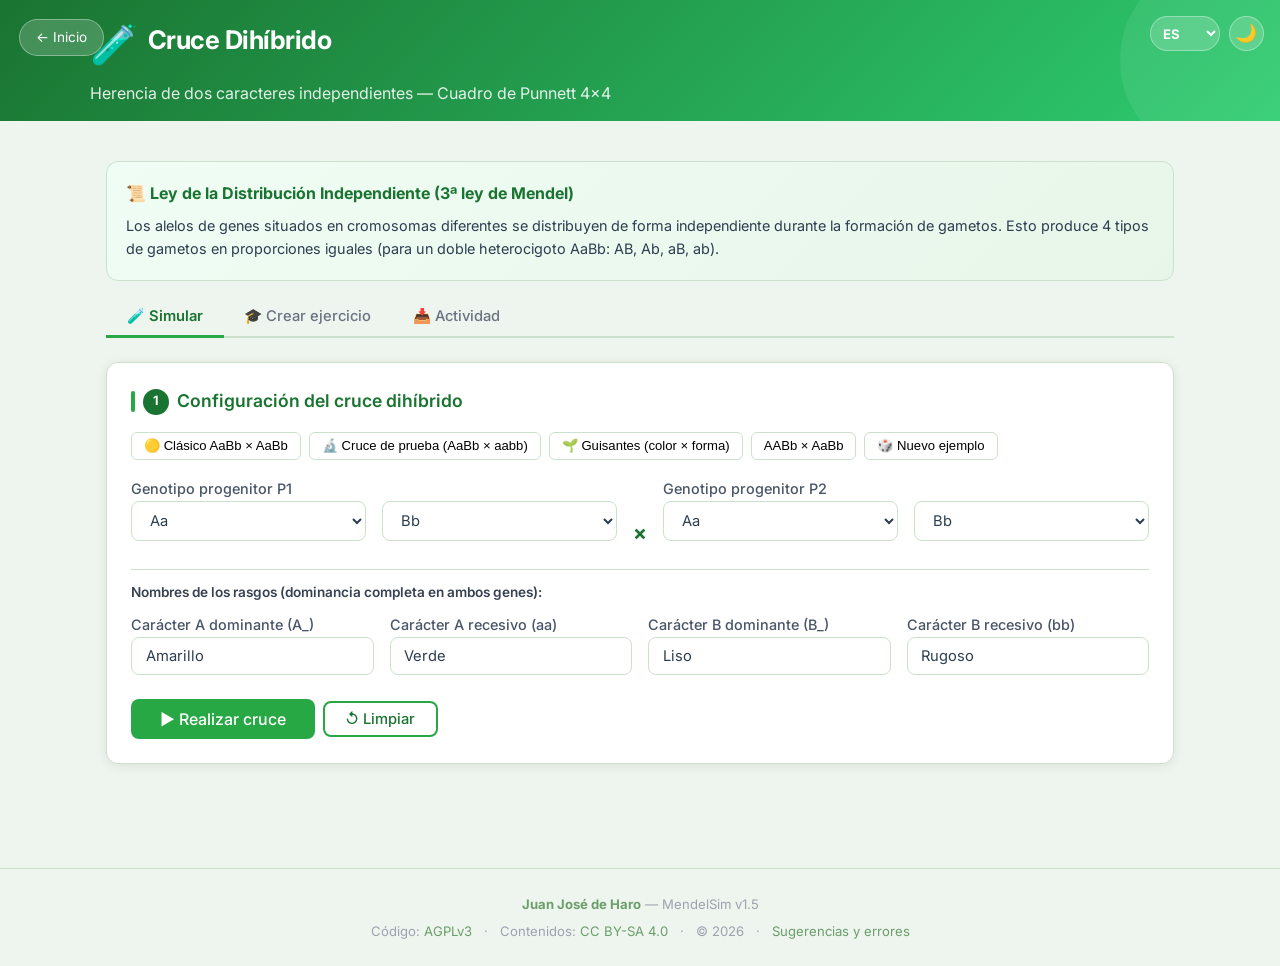
==== modulos/dihibrido.html @ f34456fc "Usar icono 🔗 en el botón de compartir respuesta como URL Co-Authored-By: Claude Sonnet 4.6 <noreply@" ====
<!DOCTYPE html>
<html lang="es">
<head>
  <meta charset="UTF-8">
  <meta name="viewport" content="width=device-width, initial-scale=1.0">
  <title>Cruce Dihíbrido — MendelSim</title>
  <link rel="icon" type="image/svg+xml" href="../favicon.svg">
  <link rel="stylesheet" href="../css/style.css">
  <script src="../js/darkmode.js"></script>
  <style>
    .punnett-grid.dihybrid {
      grid-template-columns: 90px repeat(4, 76px);
    }
    .punnett-cell { min-width: 76px; min-height: 52px; font-size: 0.82rem; }
    .punnett-cell.header-cell { font-size: 0.85rem; }
    .law-box {
      background: linear-gradient(135deg, #f0fdf4, #e8f5e9);
      border: 1.5px solid var(--border);
      border-radius: var(--radius);
      padding: 1.2rem;
      margin: 1rem 0;
    }
    .law-title { font-weight: 700; color: var(--primary); font-size: 1rem; margin-bottom: 0.5rem; }
    .preset-btn {
      padding: 0.35rem 0.75rem;
      border-radius: 6px;
      border: 1.5px solid var(--border);
      background: #fff;
      font-size: 0.82rem;
      cursor: pointer;
      transition: all 0.15s;
      white-space: nowrap;
    }
    .preset-btn:hover { border-color: var(--primary-light); background: #f0fdf4; }
    .presets-row { display: flex; gap: 0.5rem; flex-wrap: wrap; margin-bottom: 1rem; }
    .pheno-grid {
      display: grid;
      grid-template-columns: repeat(auto-fill, minmax(200px, 1fr));
      gap: 0.75rem;
      margin-top: 0.75rem;
    }
    .pheno-card {
      padding: 0.75rem;
      border-radius: 8px;
      border: 1.5px solid;
      font-size: 0.88rem;
    }
    .result-section { display: none; }
    .result-section.visible { display: block; }
    .ratio-equation {
      font-family: var(--mono);
      font-size: 0.95rem;
      font-weight: 700;
      color: var(--primary);
      padding: 0.5rem 0.9rem;
      background: #f0fdf4;
      border-radius: 8px;
      border: 1px solid var(--border);
      display: inline-block;
      margin: 0.5rem 0;
      word-break: break-all;
    }
    .law-box p { font-size: 0.9rem; margin: 0; }
    [data-theme="dark"] .law-box { background: linear-gradient(135deg, #0d2e1a, #0a2216); }
  </style>
</head>
<body>

<header class="header">
  <div class="header-content">
    <a href="../index.html" class="back-btn">← Inicio</a>
    <span class="logo">🧪</span>
    <h1>Cruce Dihíbrido</h1>
    <p>Herencia de dos caracteres independientes — Cuadro de Punnett 4×4</p>
  </div>
  <div class="header-controls">
    <label class="language-control" for="languageSelect">
      <span id="languageLabel" class="sr-only">Idioma</span>
      <select id="languageSelect" aria-label="Idioma">
        <option value="es">ES</option>
        <option value="ca">CA</option>
        <option value="en">EN</option>
      </select>
    </label>
    <button id="darkToggle" class="dark-toggle" title="Modo oscuro">🌙</button>
  </div>
</header>

<div class="container">

  <!-- Ley de Mendel -->
  <div class="law-box">
    <div class="law-title">📜 Ley de la Distribución Independiente (3.ª Ley de Mendel)</div>
    <p style="font-size:0.9rem;">Los alelos de genes situados en cromosomas diferentes se distribuyen de forma independiente durante la formación de gametos. Esto produce 4 tipos de gametos en proporciones iguales (para un doble heterocigoto AaBb: AB, Ab, aB, ab).</p>
  </div>

  <div class="tabs">
    <button class="tab-btn active" data-tab="simular" onclick="MendelSimExercises.switchTab('simular', this)">🧪 Simular</button>
    <button class="tab-btn" data-tab="crear" onclick="MendelSimExercises.switchTab('crear', this)">🎓 Crear ejercicio</button>
    <button class="tab-btn" data-tab="alumno" id="studentTabBtn" onclick="MendelSimExercises.switchTab('alumno', this)">📥 Actividad</button>
  </div>

  <div id="tab-simular" class="tab-content active">

  <!-- ── Sección 1: Configuración ── -->
  <div class="card">
    <div class="card-title" id="configTitle"><span class="step-number">1</span> Configuración del cruce dihíbrido</div>

    <div class="presets-row" id="presetsRow">
      <button class="preset-btn" onclick="loadPreset('clasico')">🟡 Clásico AaBb × AaBb</button>
      <button class="preset-btn" onclick="loadPreset('testcross')">🔬 Testcross (AaBb × aabb)</button>
      <button class="preset-btn" onclick="loadPreset('guisantes')">🌱 Guisantes (color × forma)</button>
      <button class="preset-btn" onclick="loadPreset('AAbb')">AABb × AaBb</button>
      <button class="preset-btn" onclick="loadRandomExample()">🎲 Nuevo ejemplo</button>
    </div>

    <div id="exampleInfo" class="alert alert-info" style="display:none;margin-bottom:1rem;">
      <span class="alert-icon">📌</span>
      <div id="exampleInfoText"></div>
    </div>

    <div class="form-row">
      <div class="form-group">
        <label id="p1Label">Genotipo Progenitor P1</label>
        <select id="p1A">
          <option value="Aa">Aa</option>
          <option value="AA">AA</option>
          <option value="aa">aa</option>
        </select>
      </div>
      <div class="form-group">
        <label>&nbsp;</label>
        <select id="p1B">
          <option value="Bb">Bb</option>
          <option value="BB">BB</option>
          <option value="bb">bb</option>
        </select>
      </div>
      <div style="display:flex;align-items:flex-end;padding-bottom:0.5rem;font-size:1.3rem;font-weight:700;color:var(--primary)">×</div>
      <div class="form-group">
        <label id="p2Label">Genotipo Progenitor P2</label>
        <select id="p2A">
          <option value="Aa">Aa</option>
          <option value="AA">AA</option>
          <option value="aa">aa</option>
        </select>
      </div>
      <div class="form-group">
        <label>&nbsp;</label>
        <select id="p2B">
          <option value="Bb">Bb</option>
          <option value="BB">BB</option>
          <option value="bb">bb</option>
        </select>
      </div>
    </div>

    <hr class="divider" style="margin:0.75rem 0;">

    <p id="traitNamesLabel" style="font-size:0.85rem;font-weight:600;color:#374151;margin-bottom:0.5rem;">Nombres de los rasgos (dominancia completa en ambos genes):</p>
    <div class="form-row">
      <div class="form-group">
        <label id="traitADomLabel">Carácter A dominante (A_)</label>
        <input type="text" id="traitAdom" value="Amarillo" placeholder="Ej: Amarillo">
      </div>
      <div class="form-group">
        <label id="traitARecLabel">Carácter A recesivo (aa)</label>
        <input type="text" id="traitArec" value="Verde" placeholder="Ej: Verde">
      </div>
      <div class="form-group">
        <label id="traitBDomLabel">Carácter B dominante (B_)</label>
        <input type="text" id="traitBdom" value="Liso" placeholder="Ej: Liso">
      </div>
      <div class="form-group">
        <label id="traitBRecLabel">Carácter B recesivo (bb)</label>
        <input type="text" id="traitBrec" value="Rugoso" placeholder="Ej: Rugoso">
      </div>
    </div>

    <div class="btn-group" style="margin-top:0.5rem;">
      <button class="btn btn-primary btn-lg" onclick="realizarCruce()">▶ Realizar cruce</button>
      <button class="btn btn-outline" onclick="limpiar()">↺ Limpiar</button>
    </div>
  </div>

  <!-- ── Sección 2: Cuadro de Punnett 4×4 ── -->
  <div class="card result-section" id="punnettSection">
    <div class="card-title"><span class="step-number">2</span> Cuadro de Punnett 4×4 (16 combinaciones)</div>
    <div class="punnett-wrap">
      <div class="punnett-grid dihybrid" id="punnettGrid"></div>
    </div>
    <div id="phenoLegend" style="display:flex;gap:1rem;flex-wrap:wrap;margin-top:0.75rem;font-size:0.85rem;"></div>
  </div>

  <!-- ── Sección 3: Resultados ── -->
  <div class="card result-section" id="resultsSection">
    <div class="card-title"><span class="step-number">3</span> Resultados</div>

    <div style="display:flex;gap:1.5rem;flex-wrap:wrap;">
      <div style="flex:1;min-width:220px;">
        <div class="section-title">📊 Proporciones genotípicas</div>
        <div class="ratio-equation" id="genoRatioEq">—</div>
        <div id="genoRatioList"></div>
      </div>
      <div style="flex:1;min-width:220px;">
        <div class="section-title">🎨 Proporciones fenotípicas</div>
        <div class="ratio-equation" id="phenoRatioEq">—</div>
        <div id="phenoCards"></div>
      </div>
    </div>

    <div id="mendel93Alert" class="alert alert-success" style="margin-top:1rem;display:none;">
      <span class="alert-icon">🏆</span>
      <div><strong>¡Proporción 9:3:3:1 de Mendel!</strong> Este resultado clásico confirma que los dos genes se heredan de forma independiente (cromosomas distintos).</div>
    </div>
  </div>

  <!-- ── Sección 4: Comprensión ── -->
  <div class="card result-section" id="understandSection">
    <div class="card-title"><span class="step-number">4</span> Comprensión y autoevaluación</div>

    <div id="explanationBox" class="alert alert-info" style="margin-bottom:1rem;">
      <span class="alert-icon">💡</span>
      <div id="explanationContent"></div>
    </div>

    <div class="section-title">❓ Preguntas de repaso</div>
    <div id="qaList"></div>
  </div>

  </div>

  <div id="tab-crear" class="tab-content">
    <div class="card">
      <div class="card-title">🎓 Crear ejercicio dihíbrido</div>
      <div class="alert alert-info">
        <span class="alert-icon">📌</span>
        <div>Define el cruce, escribe el enunciado y genera una actividad con proporciones sobre 16 combinaciones.</div>
      </div>

      <div class="form-row">
        <div class="form-group" style="min-width:220px;">
          <label for="teacherExerciseTitle">Título del ejercicio</label>
          <input type="text" id="teacherExerciseTitle" placeholder="Ej: Color y forma de semillas">
        </div>
      </div>

      <div class="form-group">
        <label for="teacherPrompt">Enunciado para el alumnado</label>
        <textarea id="teacherPrompt" rows="4" placeholder="Describe el cruce y qué debe calcular el alumnado..."></textarea>
      </div>

      <hr class="divider" style="margin:1rem 0;">

      <div class="form-row">
        <div class="form-group">
          <label for="teacherAlleleADom">Símbolo dominante gen A</label>
          <input type="text" id="teacherAlleleADom" value="A" maxlength="3" placeholder="A" oninput="updateTeacherDihybridNotation()">
        </div>
        <div class="form-group">
          <label for="teacherAlleleARec">Símbolo recesivo gen A</label>
          <input type="text" id="teacherAlleleARec" value="a" maxlength="3" placeholder="a" oninput="updateTeacherDihybridNotation()">
        </div>
        <div class="form-group">
          <label for="teacherAlleleBDom">Símbolo dominante gen B</label>
          <input type="text" id="teacherAlleleBDom" value="B" maxlength="3" placeholder="B" oninput="updateTeacherDihybridNotation()">
        </div>
        <div class="form-group">
          <label for="teacherAlleleBRec">Símbolo recesivo gen B</label>
          <input type="text" id="teacherAlleleBRec" value="b" maxlength="3" placeholder="b" oninput="updateTeacherDihybridNotation()">
        </div>
      </div>

      <div class="form-row">
        <div class="form-group">
          <label>Genotipo Progenitor P1</label>
          <select id="teacherP1A">
            <option value="Aa">Aa</option>
            <option value="AA">AA</option>
            <option value="aa">aa</option>
          </select>
        </div>
        <div class="form-group">
          <label>&nbsp;</label>
          <select id="teacherP1B">
            <option value="Bb">Bb</option>
            <option value="BB">BB</option>
            <option value="bb">bb</option>
          </select>
        </div>
        <div class="form-group">
          <label>Genotipo Progenitor P2</label>
          <select id="teacherP2A">
            <option value="Aa">Aa</option>
            <option value="AA">AA</option>
            <option value="aa">aa</option>
          </select>
        </div>
        <div class="form-group">
          <label>&nbsp;</label>
          <select id="teacherP2B">
            <option value="Bb">Bb</option>
            <option value="BB">BB</option>
            <option value="bb">bb</option>
          </select>
        </div>
      </div>

      <div class="form-row">
        <div class="form-group">
          <label for="teacherTraitAdom" id="teacherTraitAdomLabel">Carácter A dominante (A_)</label>
          <input type="text" id="teacherTraitAdom" value="Amarillo" placeholder="Ej: Amarillo">
        </div>
        <div class="form-group">
          <label for="teacherTraitArec" id="teacherTraitArecLabel">Carácter A recesivo (aa)</label>
          <input type="text" id="teacherTraitArec" value="Verde" placeholder="Ej: Verde">
        </div>
        <div class="form-group">
          <label for="teacherTraitBdom" id="teacherTraitBdomLabel">Carácter B dominante (B_)</label>
          <input type="text" id="teacherTraitBdom" value="Liso" placeholder="Ej: Liso">
        </div>
        <div class="form-group">
          <label for="teacherTraitBrec" id="teacherTraitBrecLabel">Carácter B recesivo (bb)</label>
          <input type="text" id="teacherTraitBrec" value="Rugoso" placeholder="Ej: Rugoso">
        </div>
      </div>

      <label class="form-group" style="display:flex;gap:0.5rem;align-items:center;">
        <input type="checkbox" id="teacherAllowAutoCheck" checked>
        <span>Permitir autocorrección al alumnado</span>
      </label>

      <div class="btn-group" style="margin-top:0.75rem;">
        <button class="btn btn-primary" onclick="previewDihybridExercise()">🔍 Previsualizar actividad</button>
        <button class="btn btn-outline" onclick="copyDihybridStudentURL()">🔗 Compartir con alumnado</button>
        <button class="btn btn-outline" onclick="saveDihybridExercise('teacher')">💾 Guardar editable</button>
        <button class="btn btn-outline" onclick="saveDihybridExercise('student')">🎓 Guardar alumno</button>
        <button class="btn btn-outline" onclick="document.getElementById('dihybridExerciseFile').click()">📂 Cargar actividad</button>
        <input type="file" id="dihybridExerciseFile" accept=".json,application/json" style="display:none;" onchange="loadDihybridExerciseFile(event)">
      </div>
      <div id="teacherExerciseStatus" class="exercise-status" aria-live="polite"></div>
    </div>
  </div>

  <div id="tab-alumno" class="tab-content">
    <div class="card">
      <div class="card-title" id="studentExerciseTitle">Actividad dihíbrida</div>
      <div id="studentExercisePrompt" class="alert alert-info" style="display:none;">
        <span class="alert-icon">📖</span>
        <div id="studentExercisePromptText"></div>
      </div>
      <div class="student-meta" id="studentExerciseMeta"></div>
    </div>

    <div class="card">
      <div class="card-title">✍️ Respuesta del alumno</div>
      <div class="form-row">
        <div class="form-group" style="min-width:220px;">
          <label for="studentName">Nombre</label>
          <input type="text" id="studentName" placeholder="Nombre y apellidos" oninput="MendelSimExercises.updateExportButtons()">
        </div>
      </div>
      <div id="studentAnswerSections"></div>
      <div class="form-group" style="margin-top:1rem;">
        <label for="studentJustification">Justificación</label>
        <textarea id="studentJustification" rows="3" placeholder="Explica cómo has obtenido las proporciones..."></textarea>
      </div>
      <div class="btn-group">
        <button class="btn btn-primary" id="studentCheckBtn" onclick="checkDihybridStudentAnswers()">✅ Comprobar</button>
        <button class="btn btn-outline" onclick="document.getElementById('dihybridStudentExerciseFile').click()">📂 Cargar actividad</button>
        <button class="btn btn-outline student-export-btn" onclick="downloadDihybridStudentAnswers()">💾 Descargar respuestas</button>
        <button class="btn btn-outline student-export-btn" onclick="copyDihybridStudentAnswers()">📋 Copiar respuestas</button>
        <button class="btn btn-outline student-export-btn" id="studentPrintBtn" onclick="MendelSimExercises.printStudentAnswers(currentDihybridActivity, currentDihybridSolution)">🖨 Imprimir PDF</button>
        <button class="btn btn-outline student-export-btn" id="studentShareUrlBtn" onclick="shareDihybridStudentAnswerURL()">🔗 Compartir como URL</button>
        <input type="file" id="dihybridStudentExerciseFile" accept=".json,application/json" style="display:none;" onchange="loadDihybridExerciseFile(event)">
      </div>
      <div id="studentAutoCheckNote" class="exercise-status"></div>
      <div id="studentFeedback" class="alert student-feedback"></div>
    </div>
  </div>

</div>

<footer>
  <div>
    <strong><a href="https://bilateria.org" target="_blank" rel="noopener">Juan José de Haro</a></strong> &mdash; MendelSim v1.5
  </div>
  <div style="margin-top:0.3rem">
    Código: <a href="https://www.gnu.org/licenses/agpl-3.0.html" target="_blank" rel="noopener">AGPLv3</a>
    &nbsp;&nbsp;·&nbsp;&nbsp;
    Contenidos: <a href="https://creativecommons.org/licenses/by-sa/4.0/" target="_blank" rel="noopener">CC BY-SA 4.0</a>
    &nbsp;&nbsp;·&nbsp;&nbsp;
    &copy; 2026
    &nbsp;&nbsp;·&nbsp;&nbsp;
    <a href="https://github.com/mendelsim/mendelsim.github.io/issues" target="_blank" rel="noopener">Sugerencias y errores</a>
  </div>
</footer>

<script src="../js/genetics.js"></script>
<script src="../js/i18n.js"></script>
<script src="../js/dihibrido-content-es.js"></script>
<script src="../js/dihibrido-content-ca.js"></script>
<script src="../js/dihibrido-content-en.js"></script>
<script src="../js/exercise-mode.js"></script>
<script>
// ── Presets ──────────────────────────────────────────────────
const DIHYBRID_CONTENT = window.DIHYBRID_CONTENT || {};
const PRESETS = DIHYBRID_CONTENT.presets || {};
const RANDOM_TRAIT_PAIRS = DIHYBRID_CONTENT.randomTraitPairs || [];
const RANDOM_DIHYBRID_CROSSES = DIHYBRID_CONTENT.randomCrosses || [];
const DIHYBRID_MESSAGES = DIHYBRID_CONTENT.messages || {};
const DIHYBRID_UI = DIHYBRID_CONTENT.ui || {};

function formatContentText(template, params = {}) {
  return String(template || '').replace(/\{([A-Za-z0-9_]+)\}/g, (match, key) => (
    Object.prototype.hasOwnProperty.call(params, key) ? params[key] : match
  ));
}

function uiText(key, fallback, params = {}) {
  return formatContentText(DIHYBRID_UI[key] || fallback, params);
}

function setText(selector, text) {
  const el = document.querySelector(selector);
  if (el) el.textContent = text;
}

function setHTML(selector, html) {
  const el = document.querySelector(selector);
  if (el) el.innerHTML = html;
}

function setAttr(selector, attr, value) {
  const el = document.querySelector(selector);
  if (el) el.setAttribute(attr, value);
}

function initLanguageSelector() {
  const select = document.getElementById('languageSelect');
  if (!select || !window.MendelSimI18n) return;
  const locale = MendelSimI18n.getLocale();
  select.value = ['ca', 'en'].includes(locale) ? locale : 'es';
  select.addEventListener('change', () => {
    const nextLocale = select.value;
    MendelSimI18n.setLocale(nextLocale);
    const url = new URL(window.location.href);
    if (nextLocale !== 'es') {
      url.searchParams.set('lang', nextLocale);
    } else {
      url.searchParams.delete('lang');
    }
    window.location.href = `${url.pathname}${url.search}${url.hash}`;
  });
}

function applyLocaleToStaticPage() {
  const locale = window.MendelSimI18n?.getLocale() || 'es';
  document.documentElement.lang = locale;
  document.title = uiText('pageTitle', document.title);
  setText('.back-btn', uiText('back', '← Inicio'));
  setText('.header h1', uiText('heading', 'Cruce dihíbrido'));
  setText('.header p', uiText('subtitle', 'Herencia de dos caracteres independientes — Cuadro de Punnett 4×4'));
  setAttr('#darkToggle', 'title', uiText('darkToggle', 'Modo oscuro'));
  setText('#languageLabel', window.t ? window.t('language.label', 'Idioma') : 'Idioma');
  setAttr('#languageSelect', 'aria-label', window.t ? window.t('language.ariaLabel', 'Selecciona el idioma') : 'Selecciona el idioma');
  setText('.law-title', uiText('lawTitle', '📜 Ley de la Distribución Independiente (3.ª Ley de Mendel)'));
  setText('.law-box p', uiText('lawText', 'Los alelos de genes situados en cromosomas diferentes se distribuyen de forma independiente durante la formación de gametos. Esto produce 4 tipos de gametos en proporciones iguales (para un doble heterocigoto AaBb: AB, Ab, aB, ab).'));
  setHTML('#configTitle', `<span class="step-number">1</span> ${uiText('configTitle', 'Configuración del cruce dihíbrido')}`);
  const presetButtons = document.querySelectorAll('#presetsRow .preset-btn');
  ['presetClassic', 'presetTestcross', 'presetPeas', null, 'randomExample'].forEach((key, index) => {
    if (key && presetButtons[index]) presetButtons[index].textContent = uiText(key, presetButtons[index].textContent);
  });
  setText('#p1Label', uiText('p1', 'Genotipo Progenitor P1'));
  setText('#p2Label', uiText('p2', 'Genotipo Progenitor P2'));
  setText('#traitNamesLabel', uiText('traitNames', 'Nombres de los rasgos (dominancia completa en ambos genes):'));
  setText('#traitADomLabel', uiText('traitADom', 'Carácter A dominante (A_)'));
  setAttr('#traitAdom', 'placeholder', uiText('traitAdomPlaceholder', 'Ej: Amarillo'));
  if (document.getElementById('traitAdom').value === 'Amarillo') {
    document.getElementById('traitAdom').value = uiText('traitAdomFallback', 'Amarillo');
  }

  setText('#traitARecLabel', uiText('traitARec', 'Carácter A recesivo (aa)'));
  setAttr('#traitArec', 'placeholder', uiText('traitArecPlaceholder', 'Ej: Verde'));
  if (document.getElementById('traitArec').value === 'Verde') {
    document.getElementById('traitArec').value = uiText('traitArecFallback', 'Verde');
  }

  setText('#traitBDomLabel', uiText('traitBDom', 'Carácter B dominante (B_)'));
  setAttr('#traitBdom', 'placeholder', uiText('traitBdomPlaceholder', 'Ej: Liso'));
  if (document.getElementById('traitBdom').value === 'Liso') {
    document.getElementById('traitBdom').value = uiText('traitBdomFallback', 'Liso');
  }

  setText('#traitBRecLabel', uiText('traitBRec', 'Carácter B recesivo (bb)'));
  setAttr('#traitBrec', 'placeholder', uiText('traitBrecPlaceholder', 'Ej: Rugoso'));
  if (document.getElementById('traitBrec').value === 'Rugoso') {
    document.getElementById('traitBrec').value = uiText('traitBrecFallback', 'Rugoso');
  }

  setText('.btn-group .btn-primary', uiText('run', '▶ Realizar cruce'));
  setText('.btn-group .btn-outline', uiText('clear', '↺ Limpiar'));
  setHTML('#punnettSection .card-title', `<span class="step-number">2</span> ${uiText('punnettTitle', 'Cuadro de Punnett 4×4 (16 combinaciones)')}`);
  setHTML('#resultsSection .card-title', `<span class="step-number">3</span> ${uiText('resultsTitle', 'Resultados')}`);
  const resultTitles = document.querySelectorAll('#resultsSection .section-title');
  if (resultTitles[0]) resultTitles[0].textContent = uiText('genoRatios', '📊 Proporciones genotípicas');
  if (resultTitles[1]) resultTitles[1].textContent = uiText('phenoRatios', '🎨 Proporciones fenotípicas');
  setHTML('#mendel93Alert div', uiText('mendel9331', document.querySelector('#mendel93Alert div')?.innerHTML || ''));
  setHTML('#understandSection .card-title', `<span class="step-number">4</span> ${uiText('understandingTitle', 'Comprensión y autoevaluación')}`);
  setText('#understandSection .section-title', uiText('reviewQuestions', '❓ Preguntas de repaso'));
  setText('[data-tab="simular"]', uiText('tabSimulate', '🧪 Simular'));
  setText('[data-tab="crear"]', uiText('tabCreate', '🎓 Crear ejercicio'));
  setText('[data-tab="alumno"]', uiText('tabActivity', '📥 Actividad'));
  setText('#tab-crear .card-title', uiText('teacherCardTitle', '🎓 Crear ejercicio dihíbrido'));
  setHTML('#tab-crear .alert div', uiText('teacherCardAlert', 'Define el cruce, escribe el enunciado y genera una actividad con proporciones sobre 16 combinaciones.'));
  setText('label[for="teacherExerciseTitle"]', uiText('teacherExerciseTitleLabel', 'Título del ejercicio'));
  setAttr('#teacherExerciseTitle', 'placeholder', uiText('teacherExerciseTitlePlaceholder', 'Ej: Color y forma de semillas'));
  setText('label[for="teacherPrompt"]', uiText('teacherPromptLabel', 'Enunciado para el alumnado'));
  setAttr('#teacherPrompt', 'placeholder', uiText('teacherPromptPlaceholder', 'Describe el cruce y qué debe calcular el alumnado...'));
  setText('label[for="teacherAlleleADom"]', uiText('teacherAlleleDomALabel', 'Símbolo dominante gen A'));
  setText('label[for="teacherAlleleARec"]', uiText('teacherAlleleRecALabel', 'Símbolo recesivo gen A'));
  setText('label[for="teacherAlleleBDom"]', uiText('teacherAlleleDomBLabel', 'Símbolo dominante gen B'));
  setText('label[for="teacherAlleleBRec"]', uiText('teacherAlleleRecBLabel', 'Símbolo recesivo gen B'));
  setText('#teacherTraitAdomLabel', uiText('teacherTraitADomLabel', 'Carácter A dominante (A_)'));
  setText('#teacherTraitArecLabel', uiText('teacherTraitARecLabel', 'Carácter A recesivo (aa)'));
  setText('#teacherTraitBdomLabel', uiText('teacherTraitBDomLabel', 'Carácter B dominante (B_)'));
  setText('#teacherTraitBrecLabel', uiText('teacherTraitBRecLabel', 'Carácter B recesivo (bb)'));
  setText('#teacherAllowAutoCheck + span', uiText('teacherAutoCheck', 'Permitir autocorrección al alumnado'));
  const tBtns = document.querySelectorAll('#tab-crear .btn-group .btn');
  if (tBtns[0]) tBtns[0].textContent = uiText('teacherBtnPreview', '🔍 Previsualizar actividad');
  if (tBtns[1]) tBtns[1].textContent = uiText('teacherBtnShare', '🔗 Compartir con alumnado');
  if (tBtns[2]) tBtns[2].textContent = uiText('teacherBtnSaveTeacher', '💾 Guardar editable');
  if (tBtns[3]) tBtns[3].textContent = uiText('teacherBtnSaveStudent', '🎓 Guardar alumno');
  if (tBtns[4]) tBtns[4].textContent = uiText('teacherBtnLoad', '📂 Cargar actividad');
  setText('#studentExerciseTitle', uiText('studentExerciseTitle', 'Actividad dihíbrida'));
  setText('#tab-alumno .card:last-child .card-title', uiText('studentAnswerCardTitle', '✍️ Respuesta del alumno'));
  setText('label[for="studentName"]', uiText('studentNameLabel', 'Nombre'));
  setAttr('#studentName', 'placeholder', uiText('studentNamePlaceholder', 'Nombre y apellidos'));
  setText('label[for="studentJustification"]', uiText('studentJustificationLabel', 'Justificación'));
  setAttr('#studentJustification', 'placeholder', uiText('studentJustificationPlaceholder', 'Explica cómo has obtenido las proporciones...'));
  const sBtns = document.querySelectorAll('#tab-alumno .btn-group .btn');
  if (sBtns[0]) sBtns[0].textContent = uiText('studentBtnCheck', '✅ Comprobar');
  if (sBtns[1]) sBtns[1].textContent = uiText('studentBtnLoad', '📂 Cargar actividad');
  if (sBtns[2]) sBtns[2].textContent = uiText('studentBtnDownload', '💾 Descargar respuestas');
  if (sBtns[3]) sBtns[3].textContent = uiText('studentBtnCopy', '📋 Copiar respuestas');
  if (sBtns[4]) sBtns[4].textContent = uiText('studentBtnPrint', '🖨 Imprimir PDF');
  if (sBtns[5]) sBtns[5].textContent = uiText('studentBtnShareUrl', '🔗 Compartir como URL');
  const footer = document.querySelector('footer div:last-child');
  if (footer) {
    footer.innerHTML = `
    ${uiText('footerCode', 'Código')}: <a href="https://www.gnu.org/licenses/agpl-3.0.html" target="_blank" rel="noopener">AGPLv3</a>
    &nbsp;&nbsp;·&nbsp;&nbsp;
    ${uiText('footerContent', 'Contenidos')}: <a href="https://creativecommons.org/licenses/by-sa/4.0/" target="_blank" rel="noopener">CC BY-SA 4.0</a>
    &nbsp;&nbsp;·&nbsp;&nbsp;
    &copy; 2026
    &nbsp;&nbsp;·&nbsp;&nbsp;
    <a href="https://github.com/mendelsim/mendelsim.github.io/issues" target="_blank" rel="noopener">${uiText('footerIssues', 'Sugerencias y errores')}</a>
  `;
  }
}

function pickRandom(items) {
  return items[Math.floor(Math.random() * items.length)];
}

function setExampleInfo(text) {
  const box = document.getElementById('exampleInfo');
  const content = document.getElementById('exampleInfoText');
  if (!text) {
    box.style.display = 'none';
    content.textContent = '';
    return;
  }
  box.style.display = '';
  content.textContent = text;
}

function loadPreset(name) {
  const p = PRESETS[name];
  if (!p) return;
  document.getElementById('p1A').value = p.p1A;
  document.getElementById('p1B').value = p.p1B;
  document.getElementById('p2A').value = p.p2A;
  document.getElementById('p2B').value = p.p2B;
  document.getElementById('traitAdom').value = p.ta;
  document.getElementById('traitArec').value = p.tr;
  document.getElementById('traitBdom').value = p.tb;
  document.getElementById('traitBrec').value = p.tbr;
  setExampleInfo(p.description);
  realizarCruce();
}

function loadRandomExample() {
  const traits = pickRandom(RANDOM_TRAIT_PAIRS);
  const cross = pickRandom(RANDOM_DIHYBRID_CROSSES);

  document.getElementById('p1A').value = cross.p1A;
  document.getElementById('p1B').value = cross.p1B;
  document.getElementById('p2A').value = cross.p2A;
  document.getElementById('p2B').value = cross.p2B;
  document.getElementById('traitAdom').value = traits.ta;
  document.getElementById('traitArec').value = traits.tr;
  document.getElementById('traitBdom').value = traits.tb;
  document.getElementById('traitBrec').value = traits.tbr;
  setExampleInfo(formatContentText(DIHYBRID_MESSAGES.generatedExample, {
    context: traits.context,
    description: traits.description,
    cross: cross.label
  }));
  realizarCruce();
}

// ── Phenotype color map ──────────────────────────────────────
const PHENO_STYLE = {
  AB: { bg:'#d1fae5', border:'#6ee7b7', text:'#065f46', fill:'ratio-fill-1' },
  Ab: { bg:'#fef3c7', border:'#fcd34d', text:'#92400e', fill:'ratio-fill-2' },
  aB: { bg:'#dbeafe', border:'#93c5fd', text:'#1e3a8a', fill:'ratio-fill-3' },
  ab: { bg:'#fee2e2', border:'#fca5a5', text:'#991b1b', fill:'ratio-fill-4' },
};

function getPhenoClass(pheno) {
  const map = { AB:'pheno-dom', Ab:'pheno-inter', aB:'pheno-a', ab:'pheno-rec' };
  return map[pheno] || 'pheno-dom';
}

// ── Main cross ───────────────────────────────────────────────
function realizarCruce() {
  const p1str = document.getElementById('p1A').value + document.getElementById('p1B').value;
  const p2str = document.getElementById('p2A').value + document.getElementById('p2B').value;
  const traitNames = {
    domA: document.getElementById('traitAdom').value || 'A_',
    recA: document.getElementById('traitArec').value || 'aa',
    domB: document.getElementById('traitBdom').value || 'B_',
    recB: document.getElementById('traitBrec').value || 'bb',
    phAB: document.getElementById('traitAdom').value + ' + ' + document.getElementById('traitBdom').value,
    phAb: document.getElementById('traitAdom').value + ' + ' + document.getElementById('traitBrec').value,
    phaB: document.getElementById('traitArec').value + ' + ' + document.getElementById('traitBdom').value,
    phab: document.getElementById('traitArec').value + ' + ' + document.getElementById('traitBrec').value,
  };

  const loci1 = Genetics.parseGenotype(p1str);
  const loci2 = Genetics.parseGenotype(p2str);
  const gametes1 = Genetics.generateGametes(loci1);
  const gametes2 = Genetics.generateGametes(loci2);
  const punnett  = Genetics.buildPunnett(gametes1, gametes2);
  const flat     = punnett.flat();

  const genoRatios  = Genetics.genotypeRatios(flat);
  const phenoRatios = Genetics.dihybridPhenotypeRatios(flat, traitNames);

  renderPunnett(gametes1, gametes2, punnett);
  renderResults(genoRatios, phenoRatios, traitNames, p1str, p2str);
  renderUnderstanding(p1str, p2str, phenoRatios, traitNames);

  ['punnettSection','resultsSection','understandSection'].forEach(id => {
    document.getElementById(id).classList.add('visible');
  });
}

// ── Punnett rendering ────────────────────────────────────────
function renderPunnett(gametes1, gametes2, punnett) {
  const grid = document.getElementById('punnettGrid');
  grid.innerHTML = '';
  grid.style.gridTemplateColumns = `90px repeat(${gametes2.length}, 76px)`;

  // Corner
  grid.appendChild(makeCell('', 'header-cell corner'));
  // Column headers
  for (const g of gametes2) grid.appendChild(makeCell(g, 'header-cell'));

  const resultCells = [];
  for (let i = 0; i < gametes1.length; i++) {
    grid.appendChild(makeCell(gametes1[i], 'row-header'));
    for (let j = 0; j < gametes2.length; j++) {
      const geno  = punnett[i][j];
      const pheno = Genetics.getDihybridPhenotype(geno);
      const cell  = makeCell(geno, `result ${getPhenoClass(pheno)}`);
      grid.appendChild(cell);
      resultCells.push(cell);
    }
  }
  // Animate
  resultCells.forEach((cell, idx) => {
    setTimeout(() => cell.classList.add('show'), 100 + idx * 100);
  });

  // Legend
  const legend = document.getElementById('phenoLegend');
  legend.innerHTML = `<strong style="font-size:0.85rem;color:#374151;margin-right:0.5rem;">${uiText('phenotypes', 'Fenotipos:')}</strong>`;
  const phenos = ['AB','Ab','aB','ab'];
  const labels = {
    AB: `${document.getElementById('traitAdom').value||'A_'} + ${document.getElementById('traitBdom').value||'B_'}`,
    Ab: `${document.getElementById('traitAdom').value||'A_'} + ${document.getElementById('traitBrec').value||'bb'}`,
    aB: `${document.getElementById('traitArec').value||'aa'} + ${document.getElementById('traitBdom').value||'B_'}`,
    ab: `${document.getElementById('traitArec').value||'aa'} + ${document.getElementById('traitBrec').value||'bb'}`,
  };
  for (const ph of phenos) {
    const s = PHENO_STYLE[ph];
    legend.innerHTML += `<div style="display:flex;align-items:center;gap:0.4rem;">
      <div style="width:16px;height:16px;border-radius:3px;background:${s.bg};border:1px solid ${s.border};flex-shrink:0;"></div>
      <span style="color:${s.text};font-size:0.82rem;">${labels[ph]}</span>
    </div>`;
  }
}

function makeCell(text, classes) {
  const div = document.createElement('div');
  div.className = 'punnett-cell ' + classes;
  div.textContent = text;
  return div;
}

// ── Results ──────────────────────────────────────────────────
function renderResults(genoRatios, phenoRatios, traitNames, p1str, p2str) {
  // Geno
  const counts = genoRatios.map(r => r.count);
  const gcd = counts.reduce((a,b)=>{while(b){[a,b]=[b,a%b];}return a;});
  document.getElementById('genoRatioEq').textContent =
    genoRatios.map(r => `${r.count/gcd} ${r.genotype}`).join(' : ');

  const genoList = document.getElementById('genoRatioList');
  genoList.innerHTML = '';
  genoRatios.forEach((r, idx) => {
    genoList.innerHTML += `
      <div class="ratio-bar-wrap">
        <div class="ratio-bar-label">
          <span><code>${r.genotype}</code></span><span>${r.percent}%</span>
        </div>
        <div class="ratio-bar">
          <div class="ratio-bar-fill ratio-fill-${(idx%4)+1}" style="width:${r.percent}%">${r.percent>=10?r.percent+'%':''}</div>
        </div>
      </div>`;
  });

  // Pheno
  const pCounts = phenoRatios.map(r=>r.count);
  const pgcd = pCounts.reduce((a,b)=>{while(b){[a,b]=[b,a%b];}return a;});
  document.getElementById('phenoRatioEq').textContent =
    phenoRatios.map(r => `${r.count/pgcd} ${r.phenotype}`).join(' : ');

  const phenoCards = document.getElementById('phenoCards');
  phenoCards.innerHTML = '';
  for (const r of phenoRatios) {
    const s = PHENO_STYLE[r.phenotype] || {};
    phenoCards.innerHTML += `
      <div class="ratio-bar-wrap">
        <div class="ratio-bar-label">
          <span style="color:${s.text||'#374151'};font-weight:600;">${r.label}</span>
          <span>${r.percent}%</span>
        </div>
        <div class="ratio-bar">
          <div class="ratio-bar-fill" style="width:${r.percent}%;background:${s.text||'var(--primary-light)'};">${r.percent>=12?r.percent+'%':''}</div>
        </div>
      </div>`;
  }

  // Check 9:3:3:1
  const sortedRatios = [...phenoRatios].sort((a,b)=>b.count-a.count);
  const is9331 = sortedRatios.length === 4 &&
    sortedRatios[0].count === 9 && sortedRatios[1].count === 3 &&
    sortedRatios[2].count === 3 && sortedRatios[3].count === 1;
  document.getElementById('mendel93Alert').style.display = is9331 ? '' : 'none';
}

// ── Understanding ────────────────────────────────────────────
function renderUnderstanding(p1str, p2str, phenoRatios, traitNames) {
  let expl = uiText('explanationStart', `El cruce <strong>${p1str} × ${p2str}</strong> produce ${phenoRatios.length} fenotipos distintos. `, {
    p1: p1str,
    p2: p2str,
    count: phenoRatios.length
  });
  if (phenoRatios.find(r=>r.count===9)) {
    expl += uiText('explanation9331', 'La proporción 9:3:3:1 es la firma clásica del cruce dihíbrido de Mendel y confirma que los dos genes se encuentran en cromosomas diferentes (se heredan de forma independiente).');
  } else {
    expl += uiText('explanationOther', 'Al ser al menos uno de los progenitores homocigoto para algún gen, las proporciones difieren de la 9:3:3:1 clásica.');
  }
  document.getElementById('explanationContent').innerHTML = expl;

  const qa = [
    {
      q: uiText('q9331', '¿Por qué el cruce AaBb × AaBb produce la proporción 9:3:3:1?'),
      a: uiText('a9331', 'Porque cada gen se hereda de forma independiente. El doble heterocigoto AaBb produce 4 tipos de gametos (AB, Ab, aB, ab) en proporciones iguales. Al cruzar 4 × 4 gametos obtenemos 16 combinaciones, de las cuales 9 tienen al menos un alelo A y un alelo B (A_B_), 3 tienen A_ con bb, 3 tienen aaB_, y 1 es aabb.')
    },
    {
      q: uiText('qTestcross', '¿Qué es un cruce de prueba (testcross)?'),
      a: uiText('aTestcross', 'Es el cruce de un individuo con genotipo desconocido con un individuo homocigoto recesivo (aabb). Las proporciones de descendientes revelan el genotipo del progenitor desconocido.')
    },
    {
      q: uiText('qLinked', '¿Qué ocurre si los dos genes están en el mismo cromosoma?'),
      a: uiText('aLinked', 'Si los genes están ligados (en el mismo cromosoma), no se distribuyen de forma independiente y no se obtiene la proporción 9:3:3:1.')
    },
  ];

  const qaList = document.getElementById('qaList');
  qaList.innerHTML = '';
  for (const item of qa) {
    qaList.innerHTML += `
      <div class="qa-item">
        <div class="qa-question" onclick="toggleQA(this)">
          ${item.q}
          <span style="font-size:0.9rem;color:var(--primary);">${uiText('showAnswer', '▼ Ver respuesta')}</span>
        </div>
        <div class="qa-answer">${item.a}</div>
      </div>`;
  }
}

function toggleQA(el) {
  const a = el.nextElementSibling;
  a.classList.toggle('open');
  el.querySelector('span').textContent = a.classList.contains('open') ? uiText('hideAnswer', '▲ Ocultar') : uiText('showAnswer', '▼ Ver respuesta');
}

function limpiar() {
  ['punnettSection','resultsSection','understandSection'].forEach(id => {
    document.getElementById(id).classList.remove('visible');
  });
  document.getElementById('punnettGrid').innerHTML = '';
}

// ── Teacher/student exercise mode ───────────────────────────
let currentDihybridActivity = null;
let currentDihybridSolution = null;

function getDihybridConfig(source = 'sim') {
  const prefix = source === 'teacher' ? 'teacherP' : 'p';
  const traitPrefix = source === 'teacher' ? 'teacherTrait' : 'trait';
  const isTeacher = source === 'teacher';
  return {
    p1A: document.getElementById(`${prefix}1A`).value,
    p1B: document.getElementById(`${prefix}1B`).value,
    p2A: document.getElementById(`${prefix}2A`).value,
    p2B: document.getElementById(`${prefix}2B`).value,
    alleleADom: isTeacher ? (document.getElementById('teacherAlleleADom').value.trim() || 'A') : 'A',
    alleleARec: isTeacher ? (document.getElementById('teacherAlleleARec').value.trim() || 'a') : 'a',
    alleleBDom: isTeacher ? (document.getElementById('teacherAlleleBDom').value.trim() || 'B') : 'B',
    alleleBRec: isTeacher ? (document.getElementById('teacherAlleleBRec').value.trim() || 'b') : 'b',
    traitAdom: document.getElementById(`${traitPrefix}Adom`).value.trim() || 'A_',
    traitArec: document.getElementById(`${traitPrefix}Arec`).value.trim() || 'aa',
    traitBdom: document.getElementById(`${traitPrefix}Bdom`).value.trim() || 'B_',
    traitBrec: document.getElementById(`${traitPrefix}Brec`).value.trim() || 'bb',
  };
}

function applyDihybridConfig(config = {}) {
  document.getElementById('p1A').value = config.p1A || 'Aa';
  document.getElementById('p1B').value = config.p1B || 'Bb';
  document.getElementById('p2A').value = config.p2A || 'Aa';
  document.getElementById('p2B').value = config.p2B || 'Bb';
  document.getElementById('traitAdom').value = config.traitAdom || 'A_';
  document.getElementById('traitArec').value = config.traitArec || 'aa';
  document.getElementById('traitBdom').value = config.traitBdom || 'B_';
  document.getElementById('traitBrec').value = config.traitBrec || 'bb';
  if (document.getElementById('teacherP1A')) {
    document.getElementById('teacherAlleleADom').value = config.alleleADom || 'A';
    document.getElementById('teacherAlleleARec').value = config.alleleARec || 'a';
    document.getElementById('teacherAlleleBDom').value = config.alleleBDom || 'B';
    document.getElementById('teacherAlleleBRec').value = config.alleleBRec || 'b';
    document.getElementById('teacherP1A').value = config.p1A || 'Aa';
    document.getElementById('teacherP1B').value = config.p1B || 'Bb';
    document.getElementById('teacherP2A').value = config.p2A || 'Aa';
    document.getElementById('teacherP2B').value = config.p2B || 'Bb';
    document.getElementById('teacherTraitAdom').value = config.traitAdom || 'A_';
    document.getElementById('teacherTraitArec').value = config.traitArec || 'aa';
    document.getElementById('teacherTraitBdom').value = config.traitBdom || 'B_';
    document.getElementById('teacherTraitBrec').value = config.traitBrec || 'bb';
    updateTeacherDihybridNotation();
  }
}

function displayDihybridGenotype(genotype, config) {
  const alleleMap = {
    A: config.alleleADom || 'A',
    a: config.alleleARec || 'a',
    B: config.alleleBDom || 'B',
    b: config.alleleBRec || 'b'
  };

  return String(genotype || '')
    .split('')
    .map(allele => alleleMap[allele] || allele)
    .join('');
}

function updateTeacherDihybridNotation() {
  const alleleADom = document.getElementById('teacherAlleleADom')?.value.trim() || 'A';
  const alleleARec = document.getElementById('teacherAlleleARec')?.value.trim() || 'a';
  const alleleBDom = document.getElementById('teacherAlleleBDom')?.value.trim() || 'B';
  const alleleBRec = document.getElementById('teacherAlleleBRec')?.value.trim() || 'b';
  const labelsA = {
    Aa: `${alleleADom}${alleleARec}`,
    AA: `${alleleADom}${alleleADom}`,
    aa: `${alleleARec}${alleleARec}`
  };
  const labelsB = {
    Bb: `${alleleBDom}${alleleBRec}`,
    BB: `${alleleBDom}${alleleBDom}`,
    bb: `${alleleBRec}${alleleBRec}`
  };

  ['teacherP1A', 'teacherP2A'].forEach(selectId => {
    const select = document.getElementById(selectId);
    if (!select) return;
    Array.from(select.options).forEach(option => {
      option.textContent = labelsA[option.value] || option.value;
    });
  });

  ['teacherP1B', 'teacherP2B'].forEach(selectId => {
    const select = document.getElementById(selectId);
    if (!select) return;
    Array.from(select.options).forEach(option => {
      option.textContent = labelsB[option.value] || option.value;
    });
  });

  const traitAdomLabel = document.getElementById('teacherTraitAdomLabel');
  const traitArecLabel = document.getElementById('teacherTraitArecLabel');
  const traitBdomLabel = document.getElementById('teacherTraitBdomLabel');
  const traitBrecLabel = document.getElementById('teacherTraitBrecLabel');
  if (traitAdomLabel) traitAdomLabel.textContent = `Carácter A dominante (${alleleADom}_)`;
  if (traitArecLabel) traitArecLabel.textContent = `Carácter A recesivo (${alleleARec}${alleleARec})`;
  if (traitBdomLabel) traitBdomLabel.textContent = `Carácter B dominante (${alleleBDom}_)`;
  if (traitBrecLabel) traitBrecLabel.textContent = `Carácter B recesivo (${alleleBRec}${alleleBRec})`;
}

function getDihybridSolution(config = getDihybridConfig()) {
  const p1 = config.p1A + config.p1B;
  const p2 = config.p2A + config.p2B;
  const traitNames = {
    domA: config.traitAdom || 'A_',
    recA: config.traitArec || 'aa',
    domB: config.traitBdom || 'B_',
    recB: config.traitBrec || 'bb',
    phAB: `${config.traitAdom || 'A_'} + ${config.traitBdom || 'B_'}`,
    phAb: `${config.traitAdom || 'A_'} + ${config.traitBrec || 'bb'}`,
    phaB: `${config.traitArec || 'aa'} + ${config.traitBdom || 'B_'}`,
    phab: `${config.traitArec || 'aa'} + ${config.traitBrec || 'bb'}`,
  };
  const gametes1 = Genetics.generateGametes(Genetics.parseGenotype(p1));
  const gametes2 = Genetics.generateGametes(Genetics.parseGenotype(p2));
  const punnett = Genetics.buildPunnett(gametes1, gametes2);
  const flat = punnett.flat();
  const genoRows = Genetics.genotypeRatios(flat).map(row => ({
    key: row.genotype,
    label: displayDihybridGenotype(row.genotype, config),
    count: row.count,
  }));
  const phenoRows = Genetics.dihybridPhenotypeRatios(flat, traitNames).map(row => ({
    key: row.phenotype,
    label: row.label,
    count: row.count,
  }));
  return {
    sections: [
      { id: 'genotypes', title: 'Proporciones genotípicas', total: flat.length, rows: genoRows },
      { id: 'phenotypes', title: 'Proporciones fenotípicas', total: flat.length, rows: phenoRows },
    ],
    summary: {
      genotypeRatio: MendelSimExercises.buildRatioString(genoRows),
      phenotypeRatio: MendelSimExercises.buildRatioString(phenoRows),
    },
  };
}

function buildDihybridExerciseData(mode = 'teacher') {
  const config = getDihybridConfig('teacher');
  const solution = getDihybridSolution(config);
  const p1 = config.p1A + config.p1B;
  const p2 = config.p2A + config.p2B;
  const title = document.getElementById('teacherExerciseTitle').value.trim() ||
    `Cruce dihíbrido ${p1} × ${p2}`;
  const allowAutoCheck = document.getElementById('teacherAllowAutoCheck').checked;
  return {
    type: 'mendelsim-cross-exercise',
    version: 1,
    module: 'dihibrido',
    launchMode: mode,
    metadata: {
      title,
      prompt: document.getElementById('teacherPrompt').value.trim(),
      allowAutoCheck,
      trait: `${config.traitAdom}/${config.traitArec} y ${config.traitBdom}/${config.traitBrec}`,
      crossLabel: `${displayDihybridGenotype(p1, config)} × ${displayDihybridGenotype(p2, config)}`,
      inheritance: 'Dominancia completa en dos genes independientes',
    },
    assignment: {
      allowAutoCheck,
    },
    config,
    solution: mode === 'student' && allowAutoCheck ? solution : null,
  };
}

function loadDihybridActivityData(data, sourceLabel = 'actividad') {
  if (!data || data.type !== 'mendelsim-cross-exercise' || data.module !== 'dihibrido') {
    throw new Error('El archivo no contiene una actividad dihíbrida válida.');
  }
  applyDihybridConfig(data.config || {});
  document.getElementById('teacherExerciseTitle').value = data.metadata?.title || '';
  document.getElementById('teacherPrompt').value = data.metadata?.prompt || '';
  document.getElementById('teacherAllowAutoCheck').checked = !!(data.metadata?.allowAutoCheck || data.assignment?.allowAutoCheck);

  if (data.launchMode === 'student') {
    renderDihybridStudentActivity(data, sourceLabel, true);
  } else {
    MendelSimExercises.switchTab('crear');
    MendelSimExercises.setStatus('teacherExerciseStatus', `Actividad cargada: ${sourceLabel}.`, 'success');
  }
}

function renderDihybridStudentActivity(data, sourceLabel = 'actividad', studentOnly = false) {
  currentDihybridActivity = data;
  currentDihybridSolution = getDihybridSolution(data.config || {});
  MendelSimExercises.renderStudentActivity(data, currentDihybridSolution, {
    defaultTitle: 'Actividad dihíbrida',
  });
  MendelSimExercises.showStudentTab(studentOnly);
}

function previewDihybridExercise() {
  renderDihybridStudentActivity(buildDihybridExerciseData('student'), 'previsualización');
}

async function copyDihybridStudentURL() {
  const encoded = MendelSimExercises.encodeData(buildDihybridExerciseData('student'));
  const url = `${location.origin}${location.pathname}#actividad=${encoded}`;
  await MendelSimExercises.copyText(url, 'Copia esta URL para compartirla con el alumnado:', () => {
    MendelSimExercises.setStatus('teacherExerciseStatus', 'URL de alumno copiada al portapapeles.', 'success');
  });
}

function saveDihybridExercise(mode = 'teacher') {
  const data = buildDihybridExerciseData(mode);
  const suffix = mode === 'student' ? 'alumno' : 'editable';
  const filename = `${MendelSimExercises.safeFilename(data.metadata.title)}.${suffix}.mendelsim-dihibrido.json`;
  MendelSimExercises.downloadBlob(
    new Blob([JSON.stringify(data, null, 2)], { type: 'application/json;charset=utf-8' }),
    filename
  );
  MendelSimExercises.setStatus('teacherExerciseStatus', 'Archivo JSON generado.', 'success');
}

function loadDihybridExerciseFile(event) {
  MendelSimExercises.readJSONFile(event, loadDihybridActivityData);
}

function checkDihybridStudentAnswers() {
  if (currentDihybridSolution) MendelSimExercises.checkStudentAnswers(currentDihybridSolution);
}

function collectDihybridStudentAnswer() {
  const answer = MendelSimExercises.collectStudentAnswers(currentDihybridSolution);
  return {
    ...answer,
    activity: currentDihybridActivity,
    text: MendelSimExercises.formatAnswersText(currentDihybridActivity, currentDihybridSolution),
  };
}

function downloadDihybridStudentAnswers() {
  const answer = collectDihybridStudentAnswer();
  const filename = `${MendelSimExercises.safeFilename(answer.studentName, 'respuesta-alumno')}.respuesta-dihibrido.json`;
  MendelSimExercises.downloadBlob(new Blob([JSON.stringify(answer, null, 2)], { type: 'application/json;charset=utf-8' }), filename);
}

async function shareDihybridStudentAnswerURL() {
  await MendelSimExercises.shareStudentAnswerURL(currentDihybridActivity, currentDihybridSolution);
}

async function copyDihybridStudentAnswers() {
  await MendelSimExercises.copyText(
    MendelSimExercises.formatAnswersText(currentDihybridActivity, currentDihybridSolution),
    'Copia estas respuestas:',
    () => {
      const box = document.getElementById('studentFeedback');
      box.className = 'alert student-feedback visible alert-success';
      box.textContent = 'Respuestas copiadas al portapapeles.';
    }
  );
}

initLanguageSelector();
applyLocaleToStaticPage();
updateTeacherDihybridNotation();
MendelSimExercises.showStudentEmpty('Actividad dihíbrida');
if (!MendelSimExercises.loadFromHash(loadDihybridActivityData)) {
  MendelSimExercises.loadFromAnswerHash(renderDihybridStudentActivity);
}
</script>
</body>
</html>
---- css/style.css ----
/* MendelSim — Simulador de Genética */
/* Google Fonts */
@import url('https://fonts.googleapis.com/css2?family=Inter:wght@300;400;500;600;700&family=Fira+Mono:wght@400;500&display=swap');

/* ── CSS Variables ───────────────────────────────────────── */
:root {
  --primary:       #1a7431;
  --primary-light: #28a745;
  --accent:        #f0a500;
  --affected:      #c0392b;
  --carrier:       #e67e22;
  --bg:            #eef4ee;
  --card:          #ffffff;
  --text:          #2c3e50;
  --border:        #cde0cd;
  --shadow:        0 2px 12px rgba(0,0,0,0.08);
  --radius:        12px;
  --font:          'Inter', system-ui, sans-serif;
  --mono:          'Fira Mono', 'Consolas', monospace;
}

/* ── Reset & Base ────────────────────────────────────────── */
*, *::before, *::after { box-sizing: border-box; margin: 0; padding: 0; }
html { scroll-behavior: smooth; }
body {
  font-family: var(--font);
  background: var(--bg);
  color: var(--text);
  line-height: 1.6;
  min-height: 100vh;
}
a { color: var(--primary); text-decoration: none; }
a:hover { text-decoration: underline; }
img { max-width: 100%; }

/* ── Header ──────────────────────────────────────────────── */
.header {
  background: linear-gradient(135deg, var(--primary) 0%, #2ecc71 100%);
  color: #fff;
  padding: 0.9rem 1.5rem;
  position: relative;
  overflow: hidden;
}
.header::before {
  content: '';
  position: absolute;
  top: -40px; right: -40px;
  width: 200px; height: 200px;
  background: rgba(255,255,255,0.07);
  border-radius: 50%;
}
.header .logo {
  font-size: 2.4rem;
  display: inline;
  vertical-align: middle;
  margin-right: 0.35rem;
}
.header h1 {
  display: inline;
  font-size: clamp(1.2rem, 3vw, 1.6rem);
  font-weight: 700;
  letter-spacing: -0.5px;
}
.header p {
  font-size: 1rem;
  opacity: 0.88;
  margin-top: 0.3rem;
}
.header .back-btn {
  position: absolute;
  top: 1.2rem; left: 1.2rem;
  background: rgba(255,255,255,0.18);
  color: #fff;
  border: 1px solid rgba(255,255,255,0.35);
  padding: 0.4rem 1rem;
  border-radius: 20px;
  font-size: 0.85rem;
  cursor: pointer;
  transition: background 0.2s;
  text-decoration: none;
  display: inline-flex;
  align-items: center;
  gap: 0.35rem;
}
.header .back-btn:hover { background: rgba(255,255,255,0.3); text-decoration: none; }
.header-content { max-width: 1100px; margin: 0 auto; }
.sr-only {
  position: absolute;
  width: 1px;
  height: 1px;
  padding: 0;
  margin: -1px;
  overflow: hidden;
  clip: rect(0, 0, 0, 0);
  white-space: nowrap;
  border: 0;
}
.header-controls {
  position: absolute;
  top: 1rem;
  right: 1rem;
  display: flex;
  align-items: center;
  gap: 0.55rem;
  z-index: 1;
}
.language-control {
  display: inline-flex;
  align-items: center;
  margin: 0;
}

/* ── Container ───────────────────────────────────────────── */
.container {
  max-width: 1100px;
  margin: 0 auto;
  padding: 1.5rem 1rem 3rem;
}

/* ── Card ────────────────────────────────────────────────── */
.card {
  background: var(--card);
  border-radius: var(--radius);
  box-shadow: var(--shadow);
  border: 1px solid var(--border);
  padding: 1.5rem;
  margin-bottom: 1.5rem;
}
.card-title {
  font-size: 1.1rem;
  font-weight: 600;
  color: var(--primary);
  margin-bottom: 1rem;
  display: flex;
  align-items: center;
  gap: 0.5rem;
}
.card-title::before {
  content: '';
  display: inline-block;
  width: 4px; height: 1.2em;
  background: var(--primary-light);
  border-radius: 2px;
}

/* ── Buttons ─────────────────────────────────────────────── */
.btn {
  display: inline-flex;
  align-items: center;
  gap: 0.4rem;
  padding: 0.55rem 1.3rem;
  border-radius: 8px;
  border: none;
  font-family: var(--font);
  font-size: 0.92rem;
  font-weight: 500;
  cursor: pointer;
  transition: all 0.18s ease;
  line-height: 1;
}
.btn:focus-visible { outline: 3px solid var(--accent); outline-offset: 2px; }
.btn-primary {
  background: var(--primary-light);
  color: #fff;
}
.btn-primary:hover { background: var(--primary); transform: translateY(-1px); box-shadow: 0 4px 12px rgba(40,167,69,0.35); }
.btn-secondary {
  background: var(--accent);
  color: #fff;
}
.btn-secondary:hover { background: #d4920a; transform: translateY(-1px); }
.btn-outline {
  background: transparent;
  border: 2px solid var(--primary-light);
  color: var(--primary);
}
.btn-outline:hover { background: var(--primary-light); color: #fff; }
.btn-danger {
  background: var(--affected);
  color: #fff;
}
.btn-danger:hover { background: #a93226; }
.btn-sm { padding: 0.35rem 0.85rem; font-size: 0.82rem; }
.btn-lg { padding: 0.75rem 1.8rem; font-size: 1rem; }
.btn:disabled { opacity: 0.5; cursor: not-allowed; transform: none !important; }
.btn-group { display: flex; gap: 0.5rem; flex-wrap: wrap; align-items: center; }

/* ── Badges ──────────────────────────────────────────────── */
.badge {
  display: inline-block;
  padding: 0.2rem 0.65rem;
  border-radius: 20px;
  font-size: 0.75rem;
  font-weight: 600;
  letter-spacing: 0.02em;
  text-transform: uppercase;
}

/* ── Form elements ───────────────────────────────────────── */
label { font-size: 0.9rem; font-weight: 500; color: #4a5568; }
select, input[type="text"], input[type="number"], textarea {
  width: 100%;
  padding: 0.55rem 0.85rem;
  border: 1.5px solid var(--border);
  border-radius: 8px;
  font-family: var(--font);
  font-size: 0.92rem;
  color: var(--text);
  background: #fff;
  transition: border-color 0.2s;
}
select:focus, input:focus, textarea:focus {
  outline: none;
  border-color: var(--primary-light);
  box-shadow: 0 0 0 3px rgba(40,167,69,0.12);
}
.header .header-controls .language-control #languageSelect {
  width: 4.4rem;
  min-width: 4.4rem;
  height: 2.2rem;
  padding: 0 0.55rem;
  border: 1px solid rgba(255,255,255,0.35);
  border-radius: 999px;
  background-color: rgba(255,255,255,0.18);
  color: #fff;
  font-size: 0.82rem;
  font-weight: 700;
  line-height: 1;
  box-shadow: none;
}
.header .header-controls .language-control #languageSelect:focus {
  border-color: rgba(255,255,255,0.75);
  box-shadow: 0 0 0 3px rgba(255,255,255,0.18);
}
.header .header-controls .language-control #languageSelect option { color: #1f2937; }
.form-group { margin-bottom: 1rem; }
.form-row { display: flex; gap: 1rem; flex-wrap: wrap; }
.form-row .form-group { flex: 1; min-width: 140px; }
.radio-group { display: flex; gap: 1.2rem; flex-wrap: wrap; margin-top: 0.3rem; }
.radio-group label {
  display: flex; align-items: center; gap: 0.4rem;
  cursor: pointer; font-weight: 400; color: var(--text);
}

/* ── Punnett Grid ────────────────────────────────────────── */
.punnett-wrap {
  overflow-x: auto;
  margin: 1rem 0;
}
.punnett-grid {
  display: inline-grid;
  border-collapse: collapse;
  gap: 0;
}
.punnett-grid.mono { grid-template-columns: 60px repeat(2, 80px); }
.punnett-grid.dihybrid { grid-template-columns: 80px repeat(4, 80px); }
.punnett-cell {
  min-width: 60px; min-height: 52px;
  border: 1.5px solid var(--border);
  display: flex; align-items: center; justify-content: center;
  font-family: var(--mono);
  font-size: 0.95rem;
  font-weight: 500;
  background: #fafafa;
  transition: all 0.25s ease;
  padding: 0.3rem;
  text-align: center;
}
.punnett-cell.header-cell {
  background: var(--primary);
  color: #fff;
  font-family: var(--font);
  font-weight: 600;
  font-size: 0.9rem;
}
.punnett-cell.row-header {
  background: #e8f5e9;
  color: var(--primary);
  font-weight: 600;
}
.punnett-cell.corner { background: var(--primary); }
.punnett-cell.result {
  opacity: 0;
  transform: scale(0.7);
  background: #fff;
}
.punnett-cell.result.show {
  opacity: 1;
  transform: scale(1);
}
/* Phenotype coloring for cells */
.punnett-cell.pheno-dom   { background: #d1fae5; color: #065f46; }
.punnett-cell.pheno-rec   { background: #fee2e2; color: #991b1b; }
.punnett-cell.pheno-inter { background: #fef3c7; color: #92400e; }
.punnett-cell.pheno-a     { background: #dbeafe; color: #1e3a8a; }
.punnett-cell.pheno-b     { background: #ede9fe; color: #5b21b6; }
.punnett-cell.pheno-ab    { background: #fce7f3; color: #9d174d; }
.punnett-cell.pheno-xnorm { background: #dcfce7; color: #166534; }
.punnett-cell.pheno-xcarr { background: #ffedd5; color: #9a3412; }
.punnett-cell.pheno-xaff  { background: #fee2e2; color: #991b1b; }

/* ── Ratio Bar ───────────────────────────────────────────── */
.ratio-bar-wrap { margin: 0.6rem 0; }
.ratio-bar-label {
  font-size: 0.85rem;
  margin-bottom: 0.2rem;
  display: flex;
  justify-content: space-between;
}
.ratio-bar {
  height: 22px;
  border-radius: 11px;
  background: #e9ecef;
  overflow: hidden;
  margin-bottom: 0.4rem;
}
.ratio-bar-fill {
  height: 100%;
  border-radius: 11px;
  transition: width 0.8s ease;
  display: flex;
  align-items: center;
  justify-content: flex-end;
  padding-right: 8px;
  font-size: 0.75rem;
  font-weight: 600;
  color: #fff;
  min-width: 2rem;
}
.ratio-fill-1 { background: var(--primary-light); }
.ratio-fill-2 { background: var(--accent); }
.ratio-fill-3 { background: #8b5cf6; }
.ratio-fill-4 { background: var(--affected); }

/* ── Module Grid (index page) ────────────────────────────── */
.module-grid {
  display: grid;
  grid-template-columns: repeat(auto-fill, minmax(240px, 1fr));
  gap: 1.5rem;
  margin: 2rem 0;
}
.module-card {
  background: var(--card);
  border-radius: var(--radius);
  box-shadow: var(--shadow);
  border: 1px solid var(--border);
  padding: 1.6rem;
  display: flex;
  flex-direction: column;
  gap: 0.75rem;
  transition: transform 0.2s, box-shadow 0.2s;
  text-decoration: none;
  color: var(--text);
}
.module-card:hover {
  transform: translateY(-4px);
  box-shadow: 0 8px 28px rgba(0,0,0,0.12);
  text-decoration: none;
}
.module-card .module-icon { font-size: 2.2rem; }
.module-card h3 { font-size: 1.05rem; font-weight: 700; color: var(--primary); }
.module-card p { font-size: 0.88rem; color: #6b7280; flex: 1; }
.module-card .card-footer { margin-top: 0.5rem; }

/* ── Tabs ────────────────────────────────────────────────── */
.tabs {
  display: flex;
  gap: 0;
  border-bottom: 2px solid var(--border);
  margin-bottom: 1.5rem;
  flex-wrap: wrap;
}
.tab-btn {
  padding: 0.65rem 1.3rem;
  border: none;
  background: none;
  font-family: var(--font);
  font-size: 0.92rem;
  font-weight: 500;
  color: #6b7280;
  cursor: pointer;
  border-bottom: 3px solid transparent;
  margin-bottom: -2px;
  transition: all 0.18s;
  display: flex; align-items: center; gap: 0.35rem;
}
.tab-btn:hover { color: var(--primary); }
.tab-btn.active {
  color: var(--primary);
  border-bottom-color: var(--primary-light);
  font-weight: 600;
}
.tab-content { display: none; }
.tab-content.active { display: block; }
.tabs.student-only-tabs {
  justify-content: flex-start;
}

/* ── Teacher/student exercises ───────────────────────────── */
.exercise-status {
  min-height: 1.25rem;
  margin-top: 0.7rem;
  font-size: 0.84rem;
  color: #64748b;
}
.exercise-status.success { color: #15803d; font-weight: 600; }
.exercise-status.warning { color: #b45309; font-weight: 600; }
.student-meta {
  display: grid;
  grid-template-columns: repeat(auto-fit, minmax(190px, 1fr));
  gap: 0.6rem;
  margin-top: 0.75rem;
  font-size: 0.9rem;
}
.student-meta-item {
  border: 1px solid var(--border);
  border-radius: 6px;
  padding: 0.55rem 0.7rem;
  background: #fff;
}
.exercise-answer-section { margin-top: 1rem; }
.exercise-answer-table {
  width: 100%;
  border-collapse: collapse;
  font-size: 0.9rem;
  margin-top: 0.55rem;
}
.exercise-answer-table th {
  background: var(--primary);
  color: #fff;
  padding: 0.45rem 0.65rem;
  text-align: left;
  font-weight: 600;
}
.exercise-answer-table td {
  padding: 0.45rem 0.65rem;
  border-bottom: 1px solid #e5e7eb;
}
.exercise-answer-table tr:nth-child(even) td { background: #f9fafb; }
.student-count-input {
  max-width: 7rem;
}
.exercise-total {
  color: #64748b;
  white-space: nowrap;
}
.student-feedback {
  display: none;
  margin-top: 0.75rem;
}
.student-feedback.visible { display: flex; flex-direction: column; }
.check-ok { color: #15803d; font-weight: 700; }
.check-error { color: #b91c1c; font-weight: 700; }

/* ── Alerts ──────────────────────────────────────────────── */
.alert {
  padding: 0.9rem 1.1rem;
  border-radius: 8px;
  font-size: 0.92rem;
  display: flex;
  gap: 0.7rem;
  align-items: flex-start;
  margin: 0.75rem 0;
}
.alert-icon { font-size: 1.1rem; flex-shrink: 0; margin-top: 0.05rem; }
.alert-info    { background: #eff6ff; border-left: 4px solid #3b82f6; color: #1e3a8a; }
.alert-success { background: #f0fdf4; border-left: 4px solid #22c55e; color: #14532d; }
.alert-warning { background: #fffbeb; border-left: 4px solid var(--accent); color: #78350f; }
.alert-error   { background: #fef2f2; border-left: 4px solid var(--affected); color: #7f1d1d; }

/* ── Results / Ratios ────────────────────────────────────── */
.ratio-list { list-style: none; padding: 0; }
.ratio-list li {
  display: flex; align-items: center; gap: 0.75rem;
  padding: 0.5rem 0;
  border-bottom: 1px solid #f0f0f0;
  font-size: 0.92rem;
}
.ratio-list li:last-child { border-bottom: none; }
.ratio-dot {
  width: 14px; height: 14px;
  border-radius: 50%;
  flex-shrink: 0;
}
.genotype-tag {
  font-family: var(--mono);
  background: #f3f4f6;
  padding: 0.1rem 0.5rem;
  border-radius: 5px;
  font-size: 0.88rem;
}

/* ── Pedigree specific ───────────────────────────────────── */
.pedigree-toolbar {
  display: flex;
  gap: 0.5rem;
  flex-wrap: wrap;
  padding: 0.75rem;
  background: #f8fdf8;
  border-radius: var(--radius) var(--radius) 0 0;
  border: 1px solid var(--border);
  border-bottom: none;
  align-items: center;
}
.tool-btn {
  padding: 0.4rem 0.8rem;
  border-radius: 6px;
  border: 1.5px solid var(--border);
  background: #fff;
  font-size: 0.82rem;
  font-family: var(--font);
  cursor: pointer;
  transition: all 0.15s;
  display: flex; align-items: center; gap: 0.3rem;
  white-space: nowrap;
}
.tool-btn:hover { border-color: var(--primary-light); color: var(--primary); background: #f0fdf4; }
.tool-btn.active { background: var(--primary); color: #fff; border-color: var(--primary); }
.builder-sex-toggle {
  display: inline-flex;
  border: 1.5px solid var(--border);
  border-radius: 6px;
  overflow: hidden;
  background: #fff;
}
.sex-option {
  width: 2rem;
  height: 2rem;
  border: none;
  border-right: 1px solid var(--border);
  background: #fff;
  color: var(--text);
  cursor: pointer;
  font-family: var(--font);
  font-size: 0.9rem;
  display: inline-flex;
  align-items: center;
  justify-content: center;
}
.sex-option:last-child { border-right: none; }
.sex-option:hover { background: #f0fdf4; color: var(--primary); }
.sex-option.active { background: var(--primary); color: #fff; }

.pedigree-canvas-wrap {
  border: 1.5px solid var(--border);
  border-radius: 0 0 var(--radius) var(--radius);
  overflow: hidden;
  background: #fafffe;
  position: relative;
}
.pedigree-canvas {
  display: block;
  width: 100%;
  min-height: 380px;
  cursor: crosshair;
}
.pedigree-info {
  font-size: 0.82rem;
  color: #6b7280;
  padding: 0.4rem 0.75rem;
  background: #f8fdf8;
  border: 1px solid var(--border);
  border-top: none;
  border-radius: 0 0 var(--radius) var(--radius);
  min-height: 2rem;
}

/* SVG pedigree styles */
.ped-male rect { fill: #fff; stroke: var(--text); stroke-width: 2; }
.ped-female circle { fill: #fff; stroke: var(--text); stroke-width: 2; }
.ped-affected-m rect { fill: var(--affected); stroke: var(--affected); }
.ped-affected-f circle { fill: var(--affected); stroke: var(--affected); }
.ped-carrier-f circle { fill: #fff; stroke: var(--carrier); stroke-width: 2.5; }
.ped-carrier-m rect  { fill: #fff; stroke: var(--carrier); stroke-width: 2.5; }
.ped-line { stroke: var(--text); stroke-width: 1.8; fill: none; }
.ped-label { font-family: var(--font); font-size: 11px; fill: #555; text-anchor: middle; }
.ped-genotype { font-family: var(--mono); font-size: 10px; fill: #1a7431; text-anchor: middle; font-weight: 600; }
.ped-ind { cursor: grab; touch-action: none; }
.ped-ind:active { cursor: grabbing; }
.ped-ind:hover .ped-hover-rect { opacity: 1; }
.ped-hover-rect { opacity: 0; fill: rgba(40,167,69,0.1); rx: 4; transition: opacity 0.15s; }

/* ── Q&A / Self-test ─────────────────────────────────────── */
.qa-item { border: 1px solid var(--border); border-radius: 8px; margin-bottom: 0.75rem; overflow: hidden; }
.qa-question {
  padding: 0.75rem 1rem;
  background: #f8fdf8;
  font-weight: 500;
  cursor: pointer;
  display: flex;
  justify-content: space-between;
  align-items: center;
  font-size: 0.92rem;
}
.qa-question:hover { background: #e8f5e9; }
.qa-answer {
  padding: 0.75rem 1rem;
  font-size: 0.9rem;
  border-top: 1px solid var(--border);
  display: none;
  background: #fff;
  color: #374151;
}
.qa-answer.open { display: block; }

/* ── Legend ──────────────────────────────────────────────── */
.legend { display: flex; gap: 1.2rem; flex-wrap: wrap; font-size: 0.85rem; margin: 0.75rem 0; }
.legend-item { display: flex; align-items: center; gap: 0.4rem; }
.legend-swatch {
  width: 18px; height: 18px;
  border-radius: 4px;
  border: 1.5px solid rgba(0,0,0,0.1);
  flex-shrink: 0;
}

/* ── Score display ───────────────────────────────────────── */
.score-display {
  display: inline-flex;
  align-items: center;
  gap: 0.5rem;
  background: #f0fdf4;
  border: 1.5px solid var(--border);
  border-radius: 20px;
  padding: 0.3rem 1rem;
  font-size: 0.88rem;
  font-weight: 600;
  color: var(--primary);
}

/* ── Section separators ──────────────────────────────────── */
.section-title {
  font-size: 1rem;
  font-weight: 700;
  color: var(--text);
  margin: 1.2rem 0 0.6rem;
  display: flex;
  align-items: center;
  gap: 0.5rem;
}
.step-number {
  width: 26px; height: 26px;
  background: var(--primary);
  color: #fff;
  border-radius: 50%;
  display: inline-flex;
  align-items: center;
  justify-content: center;
  font-size: 0.8rem;
  font-weight: 700;
  flex-shrink: 0;
}

/* ── Clue list ───────────────────────────────────────────── */
.clue-item {
  display: flex;
  gap: 0.6rem;
  padding: 0.6rem 0;
  border-bottom: 1px dashed #e5e7eb;
  font-size: 0.9rem;
  animation: fadeInDown 0.35s ease;
}
.clue-item:last-child { border-bottom: none; }
.clue-num {
  width: 22px; height: 22px;
  background: var(--accent);
  color: #fff;
  border-radius: 50%;
  font-size: 0.75rem;
  font-weight: 700;
  display: flex; align-items: center; justify-content: center;
  flex-shrink: 0;
}
@keyframes fadeInDown {
  from { opacity: 0; transform: translateY(-8px); }
  to   { opacity: 1; transform: translateY(0); }
}

/* ── Probability display ─────────────────────────────────── */
.prob-display {
  text-align: center;
  padding: 1.2rem;
  background: linear-gradient(135deg, #f0fdf4, #e8f5e9);
  border-radius: var(--radius);
  border: 1px solid var(--border);
}
.prob-value {
  font-size: 2.5rem;
  font-weight: 700;
  color: var(--primary);
  line-height: 1;
}
.prob-fraction {
  font-size: 1rem;
  color: #6b7280;
  margin-top: 0.2rem;
}

/* ── Footer ──────────────────────────────────────────────── */
footer {
  text-align: center;
  padding: 1.5rem 1rem;
  font-size: 0.82rem;
  color: #9ca3af;
  border-top: 1px solid var(--border);
  margin-top: 2rem;
  line-height: 1.7;
}
footer a {
  color: #6b9e6b;
  text-decoration: none;
}
footer a:hover {
  text-decoration: underline;
}

/* ── Tooltip ─────────────────────────────────────────────── */
.tooltip-box {
  position: absolute;
  background: rgba(0,0,0,0.78);
  color: #fff;
  padding: 0.3rem 0.7rem;
  border-radius: 6px;
  font-size: 0.78rem;
  pointer-events: none;
  white-space: nowrap;
  z-index: 100;
  transform: translate(-50%, -130%);
}

/* ── Divider ─────────────────────────────────────────────── */
.divider { border: none; border-top: 1.5px solid var(--border); margin: 1.5rem 0; }

/* ── Pattern label ───────────────────────────────────────── */
.pattern-result {
  text-align: center;
  padding: 1rem;
  border-radius: var(--radius);
  margin: 0.75rem 0;
  font-size: 1.2rem;
  font-weight: 700;
}
.pattern-AR { background: #fef3c7; color: #92400e; border: 2px solid #fcd34d; }
.pattern-AD { background: #dbeafe; color: #1e40af; border: 2px solid #93c5fd; }
.pattern-XR { background: #fce7f3; color: #9d174d; border: 2px solid #f9a8d4; }
.pattern-XD { background: #ede9fe; color: #6d28d9; border: 2px solid #c4b5fd; }

/* ── Dark Mode Toggle Button ─────────────────────────────── */
.dark-toggle {
  position: absolute;
  top: 1rem; right: 1rem;
  background: rgba(255,255,255,0.18);
  border: 1px solid rgba(255,255,255,0.35);
  border-radius: 50%;
  width: 2.2rem; height: 2.2rem;
  cursor: pointer;
  font-size: 1.1rem;
  display: flex; align-items: center; justify-content: center;
  transition: background 0.2s;
  line-height: 1;
  color: inherit;
  padding: 0;
}
.dark-toggle:hover { background: rgba(255,255,255,0.3); }
.header-controls .dark-toggle { position: static; flex: 0 0 auto; }

/* ── Dark Mode Variables & Overrides ─────────────────────── */
[data-theme="dark"] {
  --primary:       #4ec97a;
  --primary-light: #5fdb8b;
  --accent:        #f0a500;
  --affected:      #e05252;
  --carrier:       #f0944d;
  --bg:            #111b11;
  --card:          #192619;
  --text:          #dce8dc;
  --border:        #2a4a2a;
  --shadow:        0 2px 12px rgba(0,0,0,0.5);
}
[data-theme="dark"] body { background: var(--bg); color: var(--text); }
[data-theme="dark"] a { color: var(--primary-light); }
[data-theme="dark"] a:hover { color: var(--primary); }
[data-theme="dark"] .header {
  background: linear-gradient(135deg, #1a5e2a 0%, #28a050 100%);
}
[data-theme="dark"] label { color: #a8c4a8; }
[data-theme="dark"] select,
[data-theme="dark"] input[type="text"],
[data-theme="dark"] input[type="number"],
[data-theme="dark"] textarea {
  background: #1e301e; color: var(--text); border-color: var(--border);
}
[data-theme="dark"] select:focus,
[data-theme="dark"] input:focus,
[data-theme="dark"] textarea:focus {
  border-color: var(--primary-light);
  box-shadow: 0 0 0 3px rgba(95,219,139,0.15);
}
[data-theme="dark"] .card { background: var(--card); border-color: var(--border); }
[data-theme="dark"] .law-box {
  background: linear-gradient(135deg, #0d2e1a, #0a2216);
  border-color: var(--border);
}
[data-theme="dark"] .law-title { color: var(--primary); }
[data-theme="dark"] .law-box p { color: var(--text); }
[data-theme="dark"] .module-card { background: var(--card); border-color: var(--border); color: var(--text); }
[data-theme="dark"] .module-card p { color: #9dba9d; }
[data-theme="dark"] .module-card h3 { color: var(--primary); }
[data-theme="dark"] .feature-list li { background: #1e301e; color: var(--primary); border-color: var(--border); }
[data-theme="dark"] .modules-section p { color: #9dba9d; }
[data-theme="dark"] .tab-btn { color: #9dba9d; }
[data-theme="dark"] .tab-btn:hover { color: var(--primary); }
[data-theme="dark"] .tab-btn.active { color: var(--primary); }
[data-theme="dark"] .student-meta-item { background: #192619; border-color: var(--border); }
[data-theme="dark"] .exercise-answer-table td { border-bottom-color: #1e301e; }
[data-theme="dark"] .exercise-answer-table tr:nth-child(even) td { background: #192619; }
[data-theme="dark"] .punnett-cell { background: #1e2e1e; color: var(--text); }
[data-theme="dark"] .punnett-cell.row-header { background: #1e361e; color: var(--primary); }
[data-theme="dark"] .punnett-cell.result { background: #1a291a; }
[data-theme="dark"] .punnett-cell.pheno-dom   { background: #0d2e1f; color: #6ee7b7; }
[data-theme="dark"] .punnett-cell.pheno-rec   { background: #2e0d0d; color: #fca5a5; }
[data-theme="dark"] .punnett-cell.pheno-inter { background: #2e2000; color: #fde68a; }
[data-theme="dark"] .punnett-cell.pheno-a     { background: #0d1a2e; color: #93c5fd; }
[data-theme="dark"] .punnett-cell.pheno-b     { background: #1a0d2e; color: #c4b5fd; }
[data-theme="dark"] .punnett-cell.pheno-ab    { background: #2e0d1e; color: #f9a8d4; }
[data-theme="dark"] .punnett-cell.pheno-xnorm { background: #0d2e16; color: #86efac; }
[data-theme="dark"] .punnett-cell.pheno-xcarr { background: #2e1a0d; color: #fdba74; }
[data-theme="dark"] .punnett-cell.pheno-xaff  { background: #2e0d0d; color: #fca5a5; }
[data-theme="dark"] .ratio-bar { background: #1e301e; }
[data-theme="dark"] .genotype-tag { background: #1e2e1e; color: var(--text); }
[data-theme="dark"] .ratio-list li { border-bottom-color: #1e301e; }
[data-theme="dark"] .qa-item { border-color: var(--border); }
[data-theme="dark"] .qa-question { background: #1a2a1a; color: var(--text); }
[data-theme="dark"] .qa-question:hover { background: #1e361e; }
[data-theme="dark"] .qa-answer { background: #192619; color: #c4d9c4; border-color: var(--border); }
[data-theme="dark"] .pedigree-toolbar { background: #162016; border-color: var(--border); }
[data-theme="dark"] .tool-btn { background: #1e301e; border-color: var(--border); color: var(--text); }
[data-theme="dark"] .tool-btn:hover { border-color: var(--primary-light); color: var(--primary); background: #1a361a; }
[data-theme="dark"] .tool-btn.active { background: var(--primary); color: #fff; border-color: var(--primary); }
[data-theme="dark"] .builder-sex-toggle { background: #1e301e; border-color: var(--border); }
[data-theme="dark"] .sex-option { background: #1e301e; color: var(--text); border-color: var(--border); }
[data-theme="dark"] .sex-option:hover { background: #1a361a; color: var(--primary); }
[data-theme="dark"] .sex-option.active { background: var(--primary); color: #fff; }
[data-theme="dark"] .pedigree-canvas-wrap { background: #141e14; border-color: var(--border); }
[data-theme="dark"] .pedigree-info { background: #162016; color: #9dba9d; border-color: var(--border); }
[data-theme="dark"] .ped-male rect { fill: #2a3e2a; stroke: var(--text); }
[data-theme="dark"] .ped-female circle { fill: #2a3e2a; stroke: var(--text); }
[data-theme="dark"] .ped-carrier-f circle { fill: #2a3e2a; stroke: var(--carrier); }
[data-theme="dark"] .ped-carrier-m rect  { fill: #2a3e2a; stroke: var(--carrier); }
[data-theme="dark"] .ped-label { fill: #a8c4a8; }
[data-theme="dark"] .ped-genotype { fill: var(--primary); }
[data-theme="dark"] .ped-line { stroke: var(--text); }
[data-theme="dark"] .ped-hover-rect { fill: rgba(95,219,139,0.12); }
[data-theme="dark"] .score-display { background: #1a2e1a; border-color: var(--border); }
[data-theme="dark"] .prob-display { background: linear-gradient(135deg, #1a2e1a, #1e361e); border-color: var(--border); }
[data-theme="dark"] .alert-info    { background: #0d1a2e; border-left-color: #3b82f6; color: #93c5fd; }
[data-theme="dark"] .alert-success { background: #0d2016; border-left-color: #22c55e; color: #86efac; }
[data-theme="dark"] .alert-warning { background: #2a1e00; border-left-color: var(--accent); color: #fde68a; }
[data-theme="dark"] .alert-error   { background: #2e0d0d; border-left-color: var(--affected); color: #fca5a5; }
[data-theme="dark"] .clue-item { border-bottom-color: #2a402a; }
[data-theme="dark"] .pattern-AR { background: #2a1a00; color: #fde68a; border-color: #7a5c00; }
[data-theme="dark"] .pattern-AD { background: #0d1a2e; color: #93c5fd; border-color: #1e3a6a; }
[data-theme="dark"] .pattern-XR { background: #2e0d1e; color: #f9a8d4; border-color: #6a1e3a; }
[data-theme="dark"] .pattern-XD { background: #1a0d2e; color: #c4b5fd; border-color: #3a1e6a; }
[data-theme="dark"] footer { color: #5a7a5a; border-top-color: var(--border); }

/* ── Responsive ──────────────────────────────────────────── */
@media (max-width: 768px) {
  .container { padding: 1rem 0.75rem 2rem; }
  .header { padding: 0.7rem 1rem; }
  .header h1 { font-size: 1.1rem; }
  .module-grid { grid-template-columns: 1fr 1fr; gap: 1rem; }
  .form-row { flex-direction: column; gap: 0.5rem; }
  .punnett-cell { min-width: 48px; min-height: 44px; font-size: 0.82rem; }
  .pedigree-toolbar { gap: 0.3rem; }
  .tool-btn { font-size: 0.75rem; padding: 0.35rem 0.6rem; }
  .tabs { gap: 0; }
  .tab-btn { padding: 0.55rem 0.9rem; font-size: 0.85rem; }
}
@media (max-width: 480px) {
  .module-grid { grid-template-columns: 1fr; }
  .header .back-btn { position: static; margin-bottom: 0.75rem; }
  .header-controls {
    top: 0.7rem;
    right: 0.7rem;
  }
  .btn-group { gap: 0.4rem; }
}
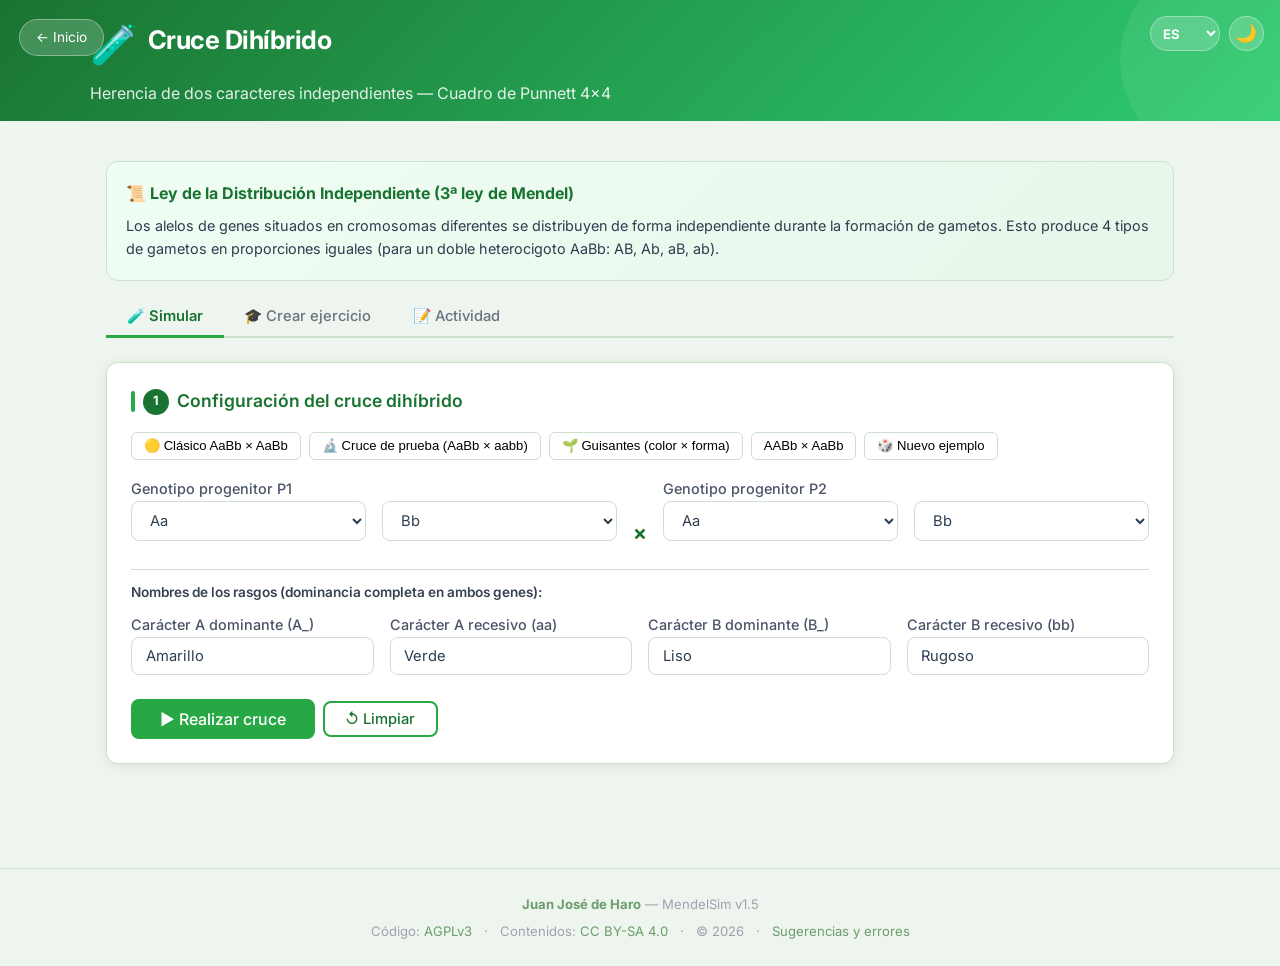
==== commit 56820fec: "Actualizar iconos de 'Actividad' y 'Respuesta' por otros más representativos (📝, ✍️, 📂)" ====
--- a/modulos/dihibrido.html
+++ b/modulos/dihibrido.html
@@ -97,7 +97,7 @@
   <div class="tabs">
     <button class="tab-btn active" data-tab="simular" onclick="MendelSimExercises.switchTab('simular', this)">🧪 Simular</button>
     <button class="tab-btn" data-tab="crear" onclick="MendelSimExercises.switchTab('crear', this)">🎓 Crear ejercicio</button>
-    <button class="tab-btn" data-tab="alumno" id="studentTabBtn" onclick="MendelSimExercises.switchTab('alumno', this)">📥 Actividad</button>
+    <button class="tab-btn" data-tab="alumno" id="studentTabBtn" onclick="MendelSimExercises.switchTab('alumno', this)">📝 Actividad</button>
   </div>
 
   <div id="tab-simular" class="tab-content active">
@@ -402,6 +402,8 @@
 <script src="../js/dihibrido-content-ca.js"></script>
 <script src="../js/dihibrido-content-en.js"></script>
 <script src="../js/exercise-mode.js"></script>
+<script src="../js/json-launcher.js"></script>
+<script src="../js/button-tooltips.js"></script>
 <script>
 // ── Presets ──────────────────────────────────────────────────
 const DIHYBRID_CONTENT = window.DIHYBRID_CONTENT || {};
@@ -510,7 +512,7 @@
   setText('#understandSection .section-title', uiText('reviewQuestions', '❓ Preguntas de repaso'));
   setText('[data-tab="simular"]', uiText('tabSimulate', '🧪 Simular'));
   setText('[data-tab="crear"]', uiText('tabCreate', '🎓 Crear ejercicio'));
-  setText('[data-tab="alumno"]', uiText('tabActivity', '📥 Actividad'));
+  setText('[data-tab="alumno"]', uiText('tabActivity', '📝 Actividad'));
   setText('#tab-crear .card-title', uiText('teacherCardTitle', '🎓 Crear ejercicio dihíbrido'));
   setHTML('#tab-crear .alert div', uiText('teacherCardAlert', 'Define el cruce, escribe el enunciado y genera una actividad con proporciones sobre 16 combinaciones.'));
   setText('label[for="teacherExerciseTitle"]', uiText('teacherExerciseTitleLabel', 'Título del ejercicio'));
@@ -1082,10 +1084,13 @@
 
 initLanguageSelector();
 applyLocaleToStaticPage();
+MendelSimButtonTooltips.apply();
 updateTeacherDihybridNotation();
 MendelSimExercises.showStudentEmpty('Actividad dihíbrida');
 if (!MendelSimExercises.loadFromHash(loadDihybridActivityData)) {
-  MendelSimExercises.loadFromAnswerHash(renderDihybridStudentActivity);
+  if (!MendelSimExercises.loadFromAnswerHash(renderDihybridStudentActivity)) {
+    MendelSimJsonLauncher.loadPendingCrossFile(loadDihybridActivityData);
+  }
 }
 </script>
 </body>
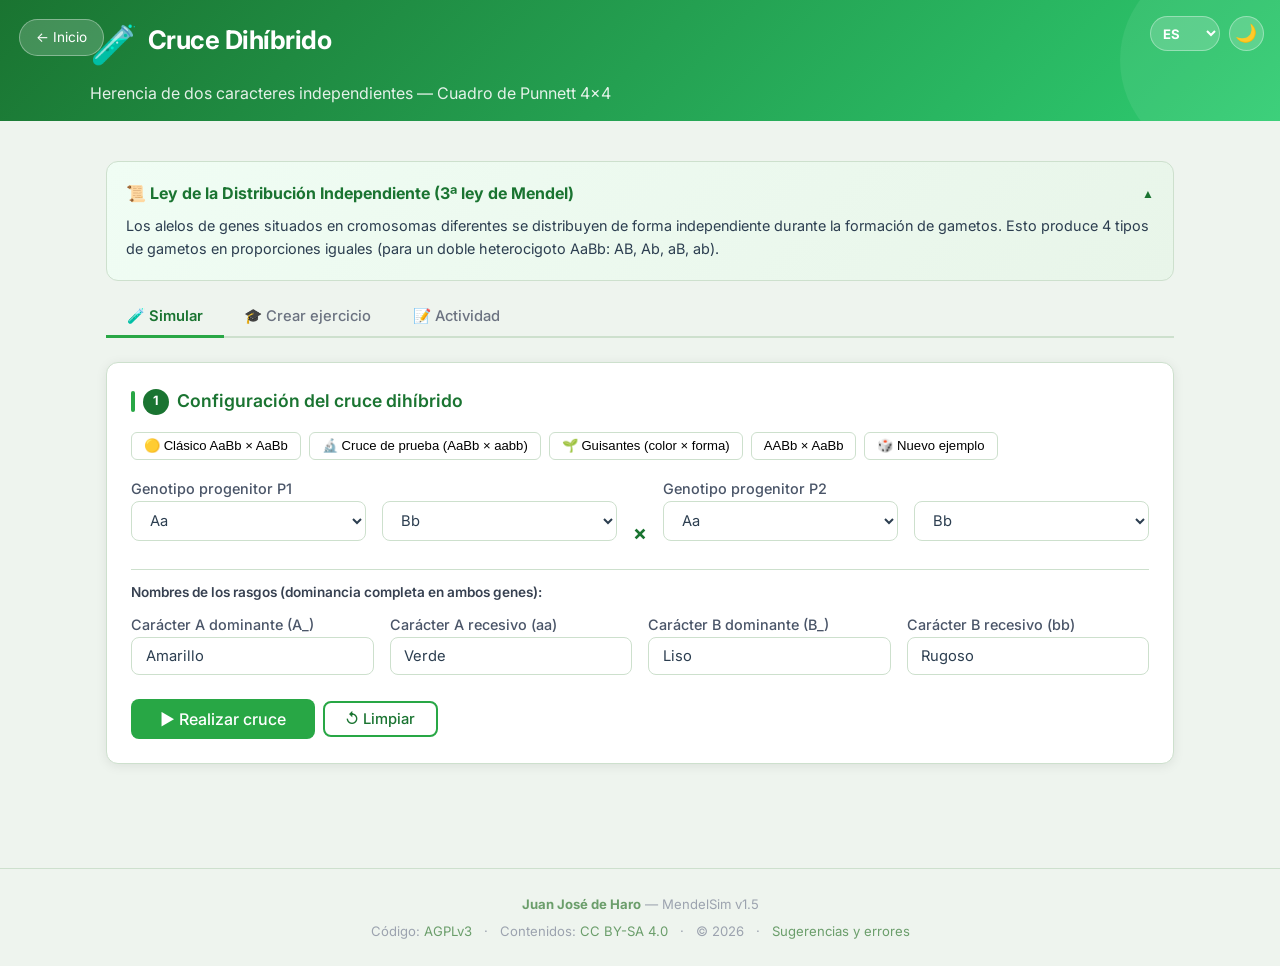
==== commit 333a8cf3: "Hacer plegable el cuadro introductorio de cada módulo con persistencia Añade collapsible-intro.js, c" ====
--- a/modulos/dihibrido.html
+++ b/modulos/dihibrido.html
@@ -7,6 +7,7 @@
   <link rel="icon" type="image/svg+xml" href="../favicon.svg">
   <link rel="stylesheet" href="../css/style.css">
   <script src="../js/darkmode.js"></script>
+  <script src="../js/collapsible-intro.js"></script>
   <style>
     .punnett-grid.dihybrid {
       grid-template-columns: 90px repeat(4, 76px);
@@ -62,6 +63,10 @@
     }
     .law-box p { font-size: 0.9rem; margin: 0; }
     [data-theme="dark"] .law-box { background: linear-gradient(135deg, #0d2e1a, #0a2216); }
+    .law-title { cursor: pointer; user-select: none; }
+    .law-box-toggle { background: none; border: none; font-size: 0.75rem; color: var(--primary); cursor: pointer; padding: 0 0 0 0.5rem; line-height: 1; }
+    .law-box-body { overflow: hidden; transition: max-height 0.3s ease, opacity 0.3s ease; max-height: 200px; opacity: 1; }
+    .law-box--collapsed .law-box-body { max-height: 0; opacity: 0; }
   </style>
 </head>
 <body>
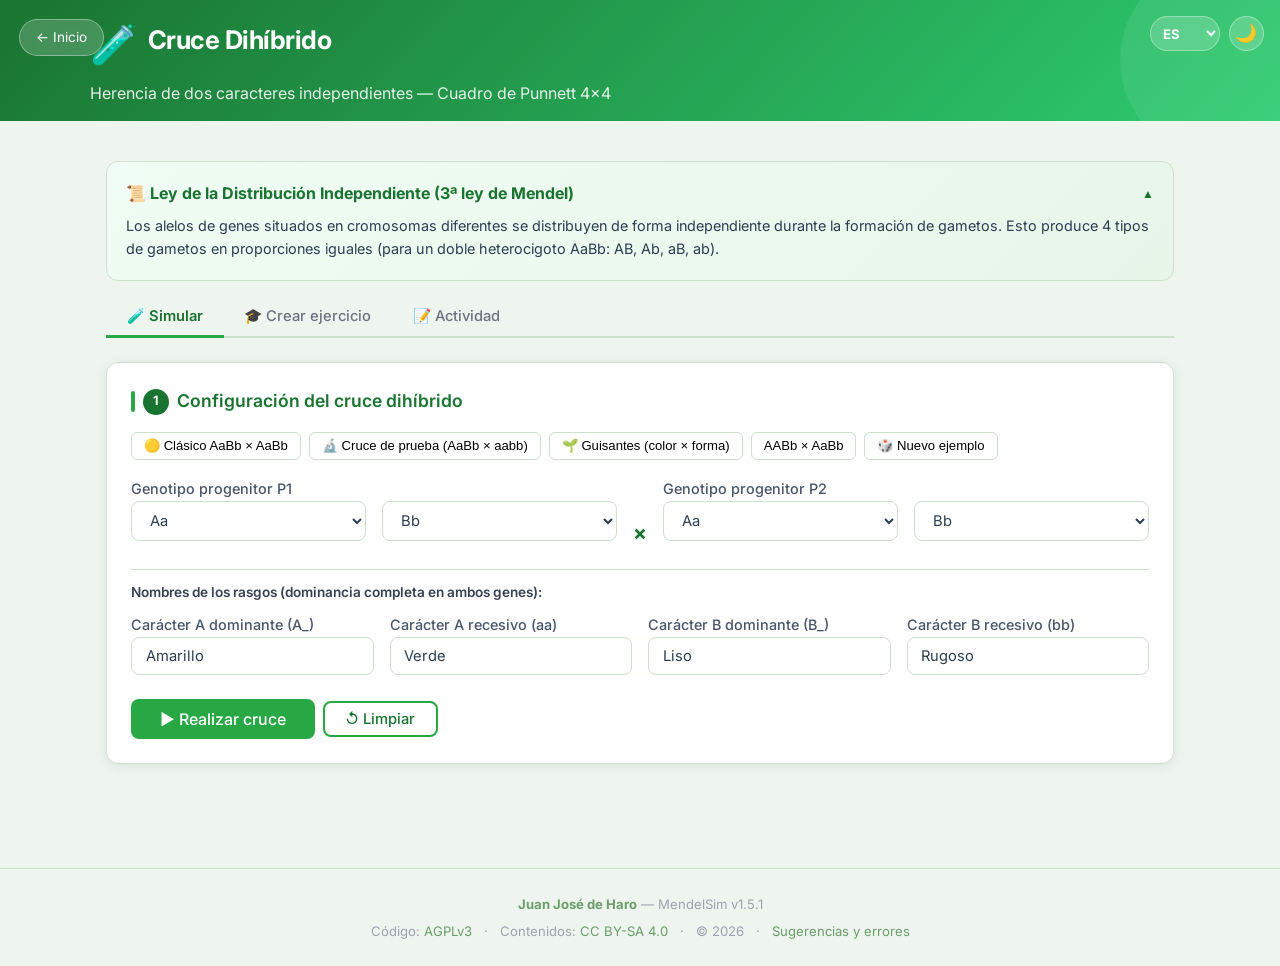
==== commit d56edcb9: "Corregir «el genotip» por «el genotipo» en el monohíbrido en castellano (v1.5.1) Co-Authored-By: Cla" ====
--- a/modulos/dihibrido.html
+++ b/modulos/dihibrido.html
@@ -65,7 +65,10 @@
     [data-theme="dark"] .law-box { background: linear-gradient(135deg, #0d2e1a, #0a2216); }
     .law-title { cursor: pointer; user-select: none; }
     .law-box-toggle { background: none; border: none; font-size: 0.75rem; color: var(--primary); cursor: pointer; padding: 0 0 0 0.5rem; line-height: 1; }
+    .law-box { transition: padding 0.3s ease; }
     .law-box-body { overflow: hidden; transition: max-height 0.3s ease, opacity 0.3s ease; max-height: 200px; opacity: 1; }
+    .law-box--collapsed { padding-top: 0.4rem !important; padding-bottom: 0.4rem !important; }
+    .law-box--collapsed .law-title { margin-bottom: 0; }
     .law-box--collapsed .law-box-body { max-height: 0; opacity: 0; }
   </style>
 </head>
@@ -342,6 +345,7 @@
         <button class="btn btn-outline" onclick="saveDihybridExercise('student')">🎓 Guardar alumno</button>
         <button class="btn btn-outline" onclick="document.getElementById('dihybridExerciseFile').click()">📂 Cargar actividad</button>
         <input type="file" id="dihybridExerciseFile" accept=".json,application/json" style="display:none;" onchange="loadDihybridExerciseFile(event)">
+        <button class="btn btn-outline" onclick="limpiarCrear()">↺ Limpiar</button>
       </div>
       <div id="teacherExerciseStatus" class="exercise-status" aria-live="polite"></div>
     </div>
@@ -388,7 +392,7 @@
 
 <footer>
   <div>
-    <strong><a href="https://bilateria.org" target="_blank" rel="noopener">Juan José de Haro</a></strong> &mdash; MendelSim v1.5
+    <strong><a href="https://bilateria.org" target="_blank" rel="noopener">Juan José de Haro</a></strong> &mdash; MendelSim v1.5.1
   </div>
   <div style="margin-top:0.3rem">
     Código: <a href="https://www.gnu.org/licenses/agpl-3.0.html" target="_blank" rel="noopener">AGPLv3</a>
@@ -819,10 +823,41 @@
 }
 
 function limpiar() {
+  // Reset result sections
   ['punnettSection','resultsSection','understandSection'].forEach(id => {
     document.getElementById(id).classList.remove('visible');
   });
   document.getElementById('punnettGrid').innerHTML = '';
+
+  // Reset form inputs to default state
+  document.getElementById('p1A').value = 'Aa';
+  document.getElementById('p1B').value = 'Bb';
+  document.getElementById('p2A').value = 'Aa';
+  document.getElementById('p2B').value = 'Bb';
+  document.getElementById('traitAdom').value = uiText('traitADomDefault', 'Amarillo');
+  document.getElementById('traitArec').value = uiText('traitARecDefault', 'Verde');
+  document.getElementById('traitBdom').value = uiText('traitBDomDefault', 'Liso');
+  document.getElementById('traitBrec').value = uiText('traitBRecDefault', 'Rugoso');
+  document.getElementById('exampleInfo').style.display = 'none';
+}
+
+function limpiarCrear() {
+  document.getElementById('teacherExerciseTitle').value = '';
+  document.getElementById('teacherPrompt').value = '';
+  document.getElementById('teacherAlleleADom').value = 'A';
+  document.getElementById('teacherAlleleARec').value = 'a';
+  document.getElementById('teacherAlleleBDom').value = 'B';
+  document.getElementById('teacherAlleleBRec').value = 'b';
+  document.getElementById('teacherP1A').value = 'Aa';
+  document.getElementById('teacherP1B').value = 'Bb';
+  document.getElementById('teacherP2A').value = 'Aa';
+  document.getElementById('teacherP2B').value = 'Bb';
+  document.getElementById('teacherTraitAdom').value = uiText('traitADomDefault', 'Amarillo');
+  document.getElementById('teacherTraitArec').value = uiText('traitARecDefault', 'Verde');
+  document.getElementById('teacherTraitBdom').value = uiText('traitBDomDefault', 'Liso');
+  document.getElementById('teacherTraitBrec').value = uiText('traitBRecDefault', 'Rugoso');
+  document.getElementById('teacherAllowAutoCheck').checked = true;
+  document.getElementById('teacherExerciseStatus').textContent = '';
 }
 
 // ── Teacher/student exercise mode ───────────────────────────
